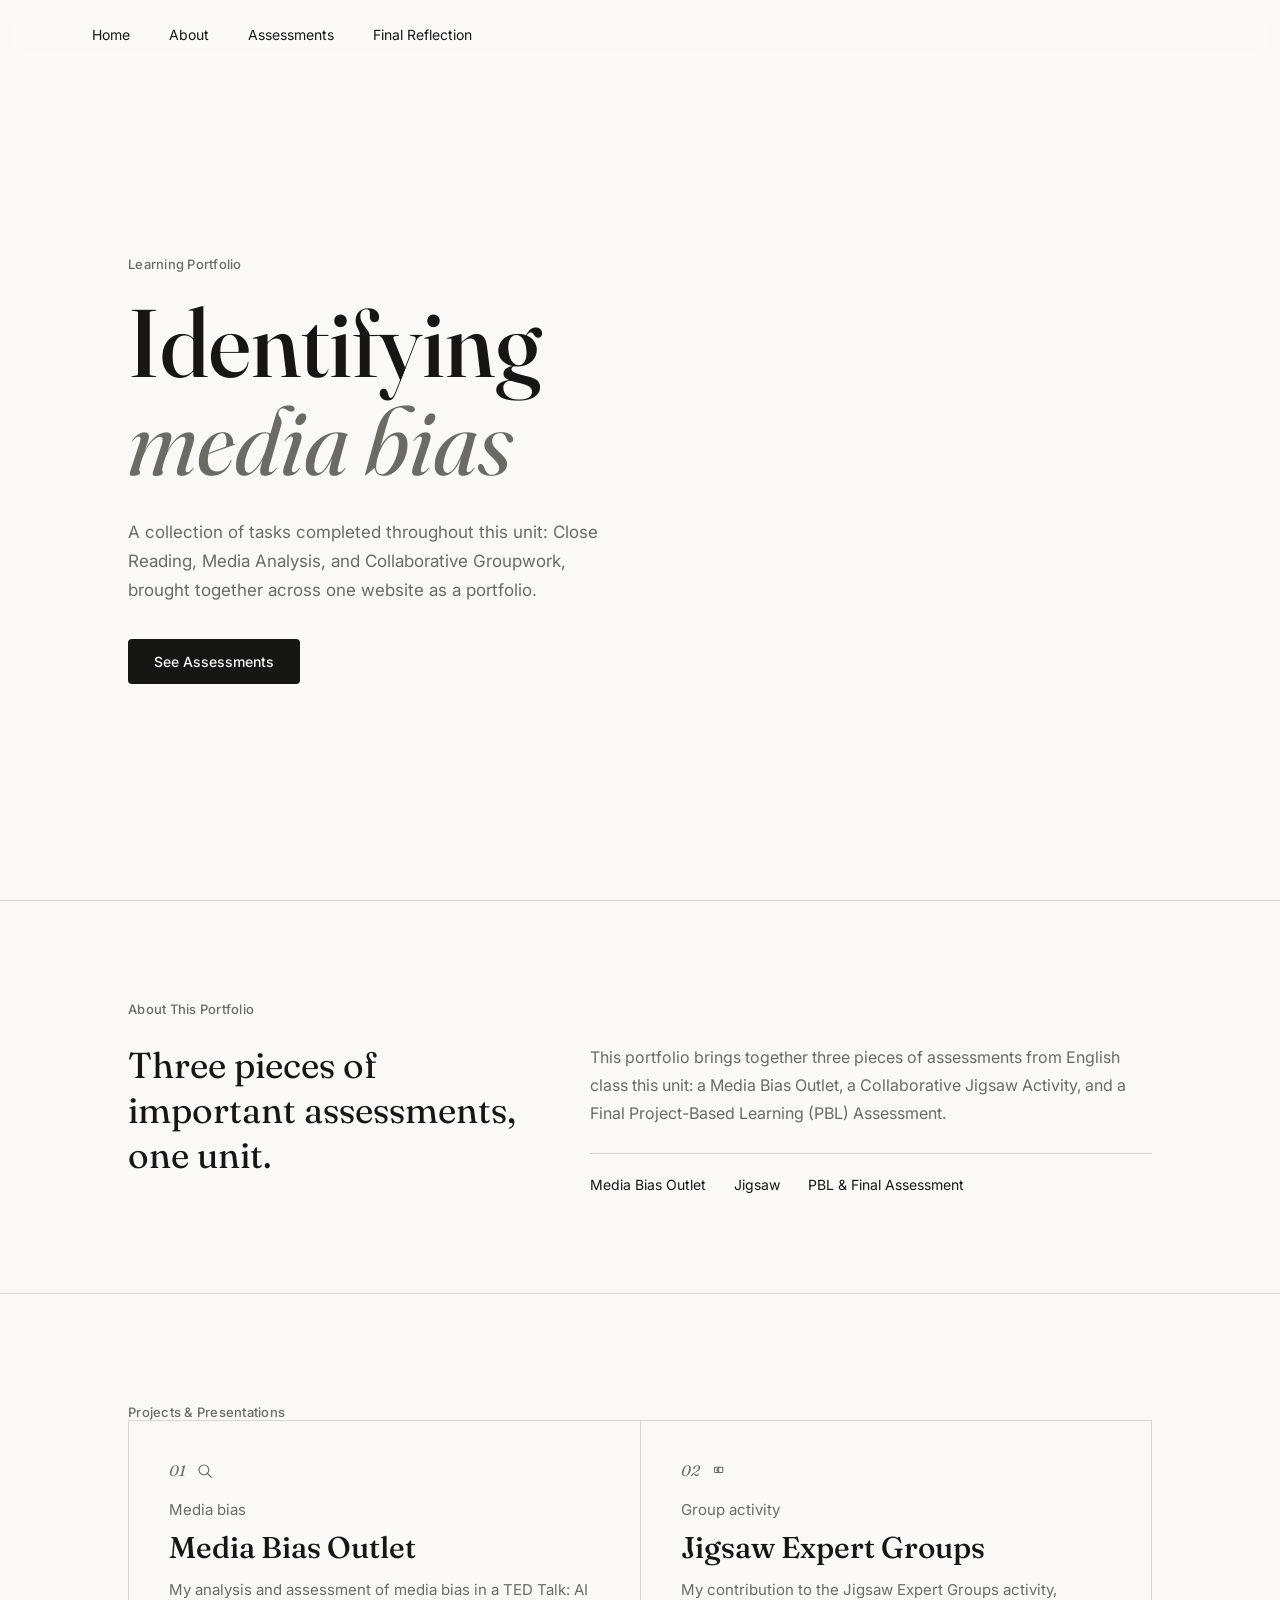
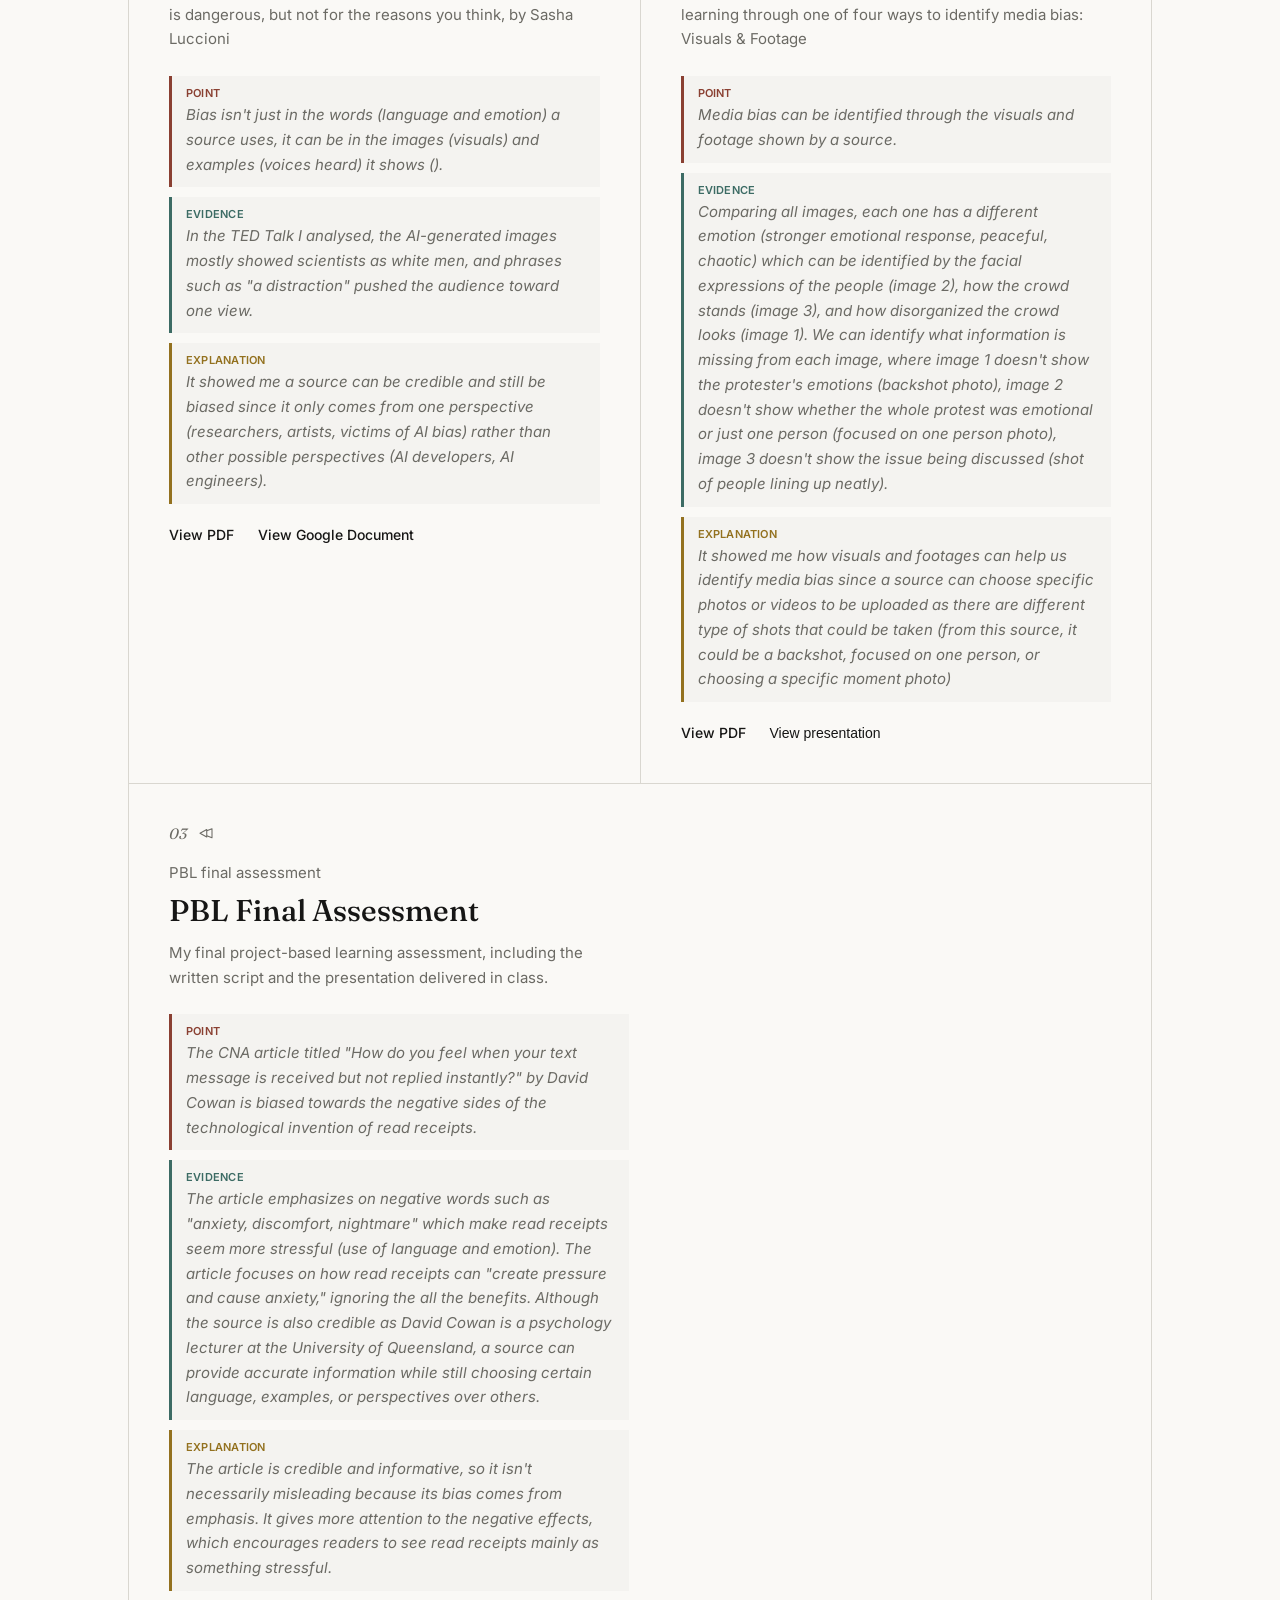
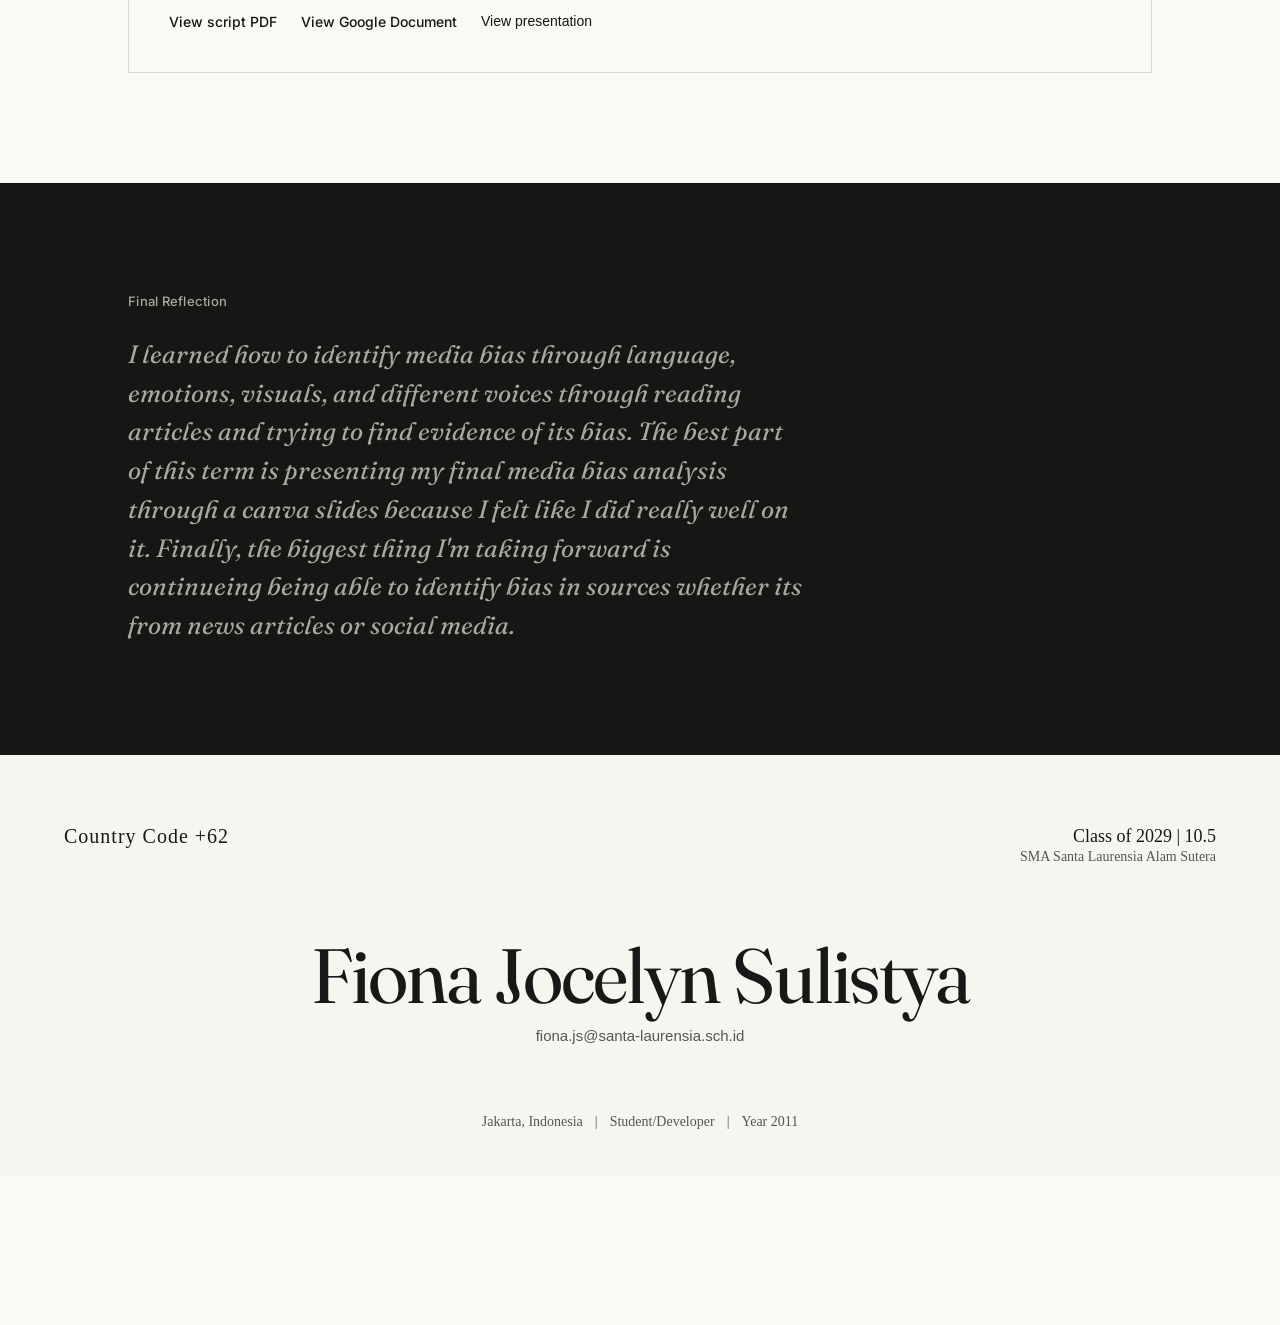
==== index.html @ f21f9932 "Learning Portfolio" ====
<!DOCTYPE html>
<html lang="en">

<head>
    <meta charset="UTF-8">
    <meta name="viewport" content="width=device-width, initial-scale=1.0">

    <title>Fiona Jocelyn Sulistya | English Portfolio</title>

    <link rel="preconnect" href="https://fonts.googleapis.com">
    <link rel="preconnect" href="https://fonts.gstatic.com" crossorigin>
    <link href="https://fonts.googleapis.com/css2?family=Fraunces:ital,wght@0,400;0,500;0,600;1,400;1,500&family=Inter:wght@400;500;600&display=swap" rel="stylesheet">

    <link rel="stylesheet" href="style.css">
</head>

<body>


    <nav>

        <button type="button" class="nav-toggle" id="navToggle" aria-expanded="false" aria-controls="navLinks" aria-label="Open menu">
            <span></span>
            <span></span>
        </button>

        <div class="nav-links" id="navLinks">
            <a href="#home">Home</a>
            <a href="#about">About</a>
            <a href="#work">Assessments</a>
            <a href="#reflection">Final Reflection</a>
        </div>

    </nav>


    <section id="home" class="hero">

        <div class="hero-text">

            <p class="kicker">Learning Portfolio</p>

            <h1>
                Identifying<br><span>media bias</span>
            </h1>

            <p class="intro">
                A collection of tasks completed throughout this unit: Close Reading, Media Analysis, and Collaborative Groupwork, brought together across one website as a portfolio.
            </p>

            <a href="#work" class="button">See Assessments</a>

        </div>

    </section>


    <section id="about" class="about-section">

        <p class="kicker">About This Portfolio</p>

        <div class="about-grid">

            <p class="about-lead">
                Three pieces of important assessments, one unit.
            </p>

            <div class="about-body">
                <p>
                    This portfolio brings together three pieces of assessments from English class this
                    unit: a Media Bias Outlet, a Collaborative Jigsaw Activity, and a Final
                    Project-Based Learning (PBL) Assessment.
                </p>

                <ul class="focus-list">
                    <li>Media Bias Outlet</li>
                    <li>Jigsaw</li>
                    <li>PBL &amp; Final Assessment</li>
                </ul>
            </div>

        </div>

    </section>


    <section id="work" class="work-section">

        <p class="kicker">Projects &amp; Presentations</p>


        <div class="projects">


            <!-- ================================= -->
            <!-- WORK 1 — MEDIA BIAS OUTLET -->
            <!-- ================================= -->

            <article class="project-card">

                <div class="project-meta">
                    <span class="project-number">01</span>
                    <svg class="project-icon" viewBox="0 0 24 24" fill="none" xmlns="http://www.w3.org/2000/svg" aria-hidden="true">
                        <circle cx="10.5" cy="10.5" r="6.5" stroke="currentColor" stroke-width="1.6"/>
                        <line x1="15.3" y1="15.3" x2="20.5" y2="20.5" stroke="currentColor" stroke-width="1.6" stroke-linecap="round"/>
                    </svg>
                </div>

                <div class="project-info">

                    <p class="project-type">Media bias</p>

                    <h3>Media Bias Outlet</h3>

                    <p>
                        My analysis and assessment of media bias in a TED Talk: AI is dangerous, but not for the reasons you think, by Sasha Luccioni
                    </p>

                    <div class="pee-strip">

                        <div class="pee pee--point">
                            <span class="pee-label">Point</span>
                            <p class="pee-fill">Bias isn't just in the words (language and emotion) a source uses, it can be in the images (visuals) and examples (voices heard) it shows ().</p>
                        </div>

                        <div class="pee pee--evidence">
                            <span class="pee-label">Evidence</span>
                            <p class="pee-fill">In the TED Talk I analysed, the AI-generated images mostly showed scientists as white men, and phrases such as "a distraction" pushed the audience toward one view.</p>
                        </div>

                        <div class="pee pee--explanation">
                            <span class="pee-label">Explanation</span>
                            <p class="pee-fill">It showed me a source can be credible and still be biased since it only comes from one perspective (researchers, artists, victims of AI bias) rather than other possible perspectives (AI developers, AI engineers).</p>
                        </div>

                    </div>

                    <div class="project-actions">

                        <a
                            href="Fiona Jocelyn Sulistya - Week 2 Lesson 2_ Assessment 1.pdf"
                            target="_blank"
                            rel="noopener"
                            class="project-link"
                        >
                            View PDF
                        </a>

                        <a
                            href="https://docs.google.com/document/d/13PZX4nFHb0FRg0t7FGb3XiaEegRJH1SIRKytjPfxmO4/edit?usp=sharing"
                            target="_blank"
                            rel="noopener"
                            class="project-link"
                        >
                            View Google Document
                        </a>

                    </div>

                </div>

            </article>


            <!-- ================================= -->
            <!-- WORK 2 — JIGSAW EXPERT GROUPS -->
            <!-- ================================= -->

            <article class="project-card">

                <div class="project-meta">
                    <span class="project-number">02</span>
                    <svg class="project-icon" viewBox="0 0 24 24" fill="none" xmlns="http://www.w3.org/2000/svg" aria-hidden="true">
                        <path d="M7 7h4.5v1.6a1.5 1.5 0 1 0 0 2.8V14H7a1 1 0 0 1-1-1V8a1 1 0 0 1 1-1Z" stroke="currentColor" stroke-width="1.4" stroke-linejoin="round"/>
                        <path d="M11.5 7h4.5a1 1 0 0 1 1 1v5a1 1 0 0 1-1 1h-4.5v-1.6a1.5 1.5 0 1 1 0-2.8V7Z" stroke="currentColor" stroke-width="1.4" stroke-linejoin="round"/>
                    </svg>
                </div>

                <div class="project-info">

                    <p class="project-type">Group activity</p>

                    <h3>Jigsaw Expert Groups</h3>

                    <p>
                        My contribution to the Jigsaw Expert Groups activity, learning through one of four ways to identify media bias: Visuals & Footage
                    </p>

                    <div class="pee-strip">

                        <div class="pee pee--point">
                            <span class="pee-label">Point</span>
                            <p class="pee-fill">Media bias can be identified through the visuals and footage shown by a source.</p>
                        </div>

                        <div class="pee pee--evidence">
                            <span class="pee-label">Evidence</span>
                            <p class="pee-fill">Comparing all images, each one has a different emotion (stronger emotional response, peaceful, chaotic) which can be identified by the facial expressions of the people (image 2), how the crowd stands (image 3), and how disorganized the crowd looks (image 1). We can identify what information is missing from each image, where image 1 doesn't show the protester's emotions (backshot photo), image 2 doesn't show whether the whole protest was emotional or just one person (focused on one person photo), image 3 doesn't show the issue being discussed (shot of people lining up neatly).</p>
                        </div>

                        <div class="pee pee--explanation">
                            <span class="pee-label">Explanation</span>
                            <p class="pee-fill">It showed me how visuals and footages can help us identify media bias since a source can choose specific photos or videos to be uploaded as there are different type of shots that could be taken (from this source, it could be a backshot, focused on one person, or choosing a specific moment photo)</p>
                        </div>

                    </div>

                    <div class="project-actions">

                        <a
                            href="Jigsaw Expert Group 2.pdf"
                            target="_blank"
                            rel="noopener"
                            class="project-link"
                        >
                            View PDF
                        </a>

                        <button
                            type="button"
                            class="project-link project-link--button"
                            id="openJigsaw"
                        >
                            View presentation
                        </button>

                    </div>

                </div>

            </article>


            <!-- ================================= -->
            <!-- WORK 3 — PBL FINAL ASSESSMENT -->
            <!-- ================================= -->

            <article class="project-card featured">

                <div class="project-meta">
                    <span class="project-number">03</span>
                    <svg class="project-icon" viewBox="0 0 24 24" fill="none" xmlns="http://www.w3.org/2000/svg" aria-hidden="true">
                        <path d="M4 11 13 6v10L4 11Z" stroke="currentColor" stroke-width="1.4" stroke-linejoin="round"/>
                        <path d="M13 7.8 20 5v12l-7-2.8" stroke="currentColor" stroke-width="1.4" stroke-linejoin="round"/>
                    </svg>
                </div>

                <div class="project-info">

                    <p class="project-type">PBL final assessment</p>

                    <h3>PBL Final Assessment</h3>

                    <p>
                        My final project-based learning assessment, including the written script and the presentation delivered in class.
                    </p>

                    <!-- Replace the guide text below with your own reflection -->
                    <div class="pee-strip">

                        <div class="pee pee--point">
                            <span class="pee-label">Point</span>
                            <p class="pee-fill">The CNA article titled "How do you feel when your text message is received but not replied instantly?" by David Cowan is biased towards the negative sides of the technological invention of read receipts.</p>
                        </div>

                        <div class="pee pee--evidence">
                            <span class="pee-label">Evidence</span>
                            <p class="pee-fill">The article emphasizes on negative words such as "anxiety, discomfort, nightmare" which make read receipts seem more stressful (use of language and emotion). The article focuses on how read receipts can "create pressure and cause anxiety," ignoring the all the benefits. Although the source is also credible as David Cowan is a psychology lecturer at the University of Queensland, a source can provide accurate information while still choosing certain language, examples, or perspectives over others.</p>
                        </div>

                        <div class="pee pee--explanation">
                            <span class="pee-label">Explanation</span>
                            <p class="pee-fill">The article is credible and informative, so it isn't necessarily misleading because its bias comes from emphasis. It gives more attention to the negative effects, which encourages readers to see read receipts mainly as something stressful.</p>
                        </div>

                    </div>

                    <div class="project-actions">

                        <a
                            href="Fiona Jocelyn Sulistya - FINAL PBL.pdf"
                            target="_blank"
                            rel="noopener"
                            class="project-link"
                        >
                            View script PDF
                        </a>

                        <a
                            href="https://docs.google.com/document/d/1xolgzGKuYiRrrI6rGFayCF0En3gjGrKTnV74Jc0xo1g/edit?usp=sharing"
                            target="_blank"
                            rel="noopener"
                            class="project-link"
                        >
                            View Google Document
                        </a>

                        <button
                            type="button"
                            class="project-link project-link--button"
                            id="openPBL"
                        >
                            View presentation
                        </button>

                    </div>

                </div>

            </article>


        </div>


    </section>



    <section id="reflection" class="reflection">

        <p class="kicker kicker--light">Final Reflection</p>

        <div class="reflection-box">
            <p class="reflection-fill">
                I learned how to identify media bias through language, emotions, visuals, and different voices through reading articles and trying to find evidence of its bias. The best part of this term is presenting my final media bias analysis through a canva slides because I felt like I did really well on it. Finally, the biggest thing I'm taking forward is continueing being able to identify bias in sources whether its from news articles or social media.
            </p>
        </div>

    </section>


    <!-- ========================= -->
    <!-- FOOTER -->
    <!-- ========================= -->

<footer class="contact-footer">

    <div class="footer-top">
        <span class="footer-id">Country Code +62</span>

        <div class="footer-info">
            <strong>Class of 2029 | 10.5</strong>
            <span>SMA Santa Laurensia Alam Sutera</span>
        </div>
    </div>

    <div class="footer-main">
        <h2>Fiona Jocelyn Sulistya</h2>
        <p>fiona.js@santa-laurensia.sch.id</p>
    </div>

    <div class="footer-bottom">
        <span>Jakarta, Indonesia</span>
        <span>|</span>
        <span>Student/Developer</span>
        <span>|</span>
        <span>Year 2011</span>
    </div>

</footer>


    <!-- ============================================= -->
    <!-- PBL PRESENTATION MODAL -->
    <!-- ============================================= -->

    <div id="pblModal" class="modal" role="dialog" aria-modal="true" aria-labelledby="pblModalTitle">

        <div class="modal-content">

            <button type="button" class="close" id="closePBL" aria-label="Close presentation">
                &times;
            </button>

            <h2 id="pblModalTitle">PBL Final Assessment</h2>
            <p class="modal-sub">Presentation</p>

            <div class="canva-container">

                <div class="canva-embed">
                    <iframe
                        loading="lazy"
                        src="https://www.canva.com/design/DAHTKtQ2_2M/dr2MH6pSmsBSarpjyiK7Sg/view?embed"
                        allowfullscreen
                        allow="fullscreen"
                        title="PBL Final Assessment presentation">
                    </iframe>
                </div>

                <a
                    href="https://www.canva.com/design/DAHTKtQ2_2M/dr2MH6pSmsBSarpjyiK7Sg/view"
                    target="_blank"
                    rel="noopener"
                >
                    Open presentation in Canva
                </a>

            </div>

        </div>

    </div>


    <!-- ============================================= -->
    <!-- JIGSAW PRESENTATION MODAL -->
    <!-- ============================================= -->

    <div id="jigsawModal" class="modal" role="dialog" aria-modal="true" aria-labelledby="jigsawModalTitle">

        <div class="modal-content">

            <button type="button" class="close" id="closeJigsaw" aria-label="Close presentation">
                &times;
            </button>

            <h2 id="jigsawModalTitle">Jigsaw Expert Groups</h2>
            <p class="modal-sub">Presentation</p>

            <div class="canva-container">

                <div class="canva-embed">
                    <iframe
                        loading="lazy"
                        src="https://www.canva.com/design/DAHRMiL5tws/Og8-8HjYtqq9xuSLcMmiGA/view?embed"
                        allowfullscreen
                        allow="fullscreen"
                        title="Jigsaw Expert Groups presentation">
                    </iframe>
                </div>

                <a
                    href="https://www.canva.com/design/DAHRMiL5tws/Og8-8HjYtqq9xuSLcMmiGA/view"
                    target="_blank"
                    rel="noopener"
                >
                    Open Presentation in Canva
                </a>

            </div>

        </div>

    </div>

<div style="height: 150px; clear: both;"></div>

    <script src="script.js"></script>

</body>
</html>
---- style.css ----
* {
    margin: 0;
    padding: 0;
    box-sizing: border-box;
}

:root {
    --bg: #faf9f6;
    --bg-alt: #efeee9;
    --ink: #161615;
    --ink-soft: #6b6a64;
    --line: #d9d7d0;
    --invert-bg: #161615;
    --invert-ink: #faf9f6;

    --point: #8a4032;
    --evidence: #3c6b64;
    --explanation: #93711f;

    --font-display: "Fraunces", Georgia, serif;
    --font-body: "Inter", Arial, Helvetica, sans-serif;
}

html {
    scroll-behavior: smooth;
}

body {
    font-family: var(--font-body);
    background: var(--bg);
    color: var(--ink);
    -webkit-font-smoothing: antialiased;
}

a {
    color: inherit;
}

.kicker {
    font-family: var(--font-body);
    font-size: 13px;
    font-weight: 500;
    color: var(--ink-soft);
    letter-spacing: 0.02em;
}

.kicker--light {
    color: #a8a7a1;
}


/* NAVIGATION */

nav {
    position: fixed;
    top: 0;
    left: 0;

    width: 100%;

    padding: 22px 7%;

    display: flex;
    justify-content: space-between;
    align-items: center;

    z-index: 1000;

    background: rgba(250, 249, 246, 0.85);
    backdrop-filter: blur(10px);
}

.logo {
    font-family: var(--font-display);
    font-size: 21px;
    font-weight: 600;
    text-decoration: none;
    color: var(--ink);
}

.nav-links {
    display: flex;
    gap: 35px;
}

.nav-links a {
    text-decoration: none;
    color: var(--ink);
    font-size: 14px;
    padding: 4px 2px;
}

.nav-links a:hover {
    color: var(--ink-soft);
}

.nav-toggle {
    display: none;

    width: 34px;
    height: 34px;

    border: none;
    background: none;
    cursor: pointer;

    flex-direction: column;
    justify-content: center;
    align-items: center;
    gap: 6px;
}

.nav-toggle span {
    display: block;
    width: 22px;
    height: 1.5px;
    background: var(--ink);
    transition: transform 0.25s ease;
}

.nav-toggle[aria-expanded="true"] span:first-child {
    transform: translateY(3.75px) rotate(45deg);
}

.nav-toggle[aria-expanded="true"] span:last-child {
    transform: translateY(-3.75px) rotate(-45deg);
}


/* HERO */

.hero {
    min-height: 100vh;

    display: flex;
    align-items: center;

    padding: 120px 10% 80px;
}

.hero-text {
    max-width: 760px;
}

.hero h1 {
    font-family: var(--font-display);
    font-weight: 500;
    font-size: clamp(48px, 8vw, 96px);
    line-height: 1.02;

    margin: 22px 0 28px;
}

.hero h1 span {
    font-style: italic;
    font-weight: 400;
    color: var(--ink-soft);
}

.intro {
    max-width: 480px;

    font-size: 17px;
    line-height: 1.7;
    color: var(--ink-soft);

    margin-bottom: 34px;
}

.button {
    display: inline-block;

    padding: 14px 26px;

    background: var(--ink);
    color: var(--bg);

    text-decoration: none;
    font-size: 14px;
    font-weight: 500;

    border-radius: 4px;

    transition: opacity 0.25s ease;
}

.button:hover {
    opacity: 0.8;
}


/* ABOUT */

.about-section {
    padding: 100px 10%;
    border-top: 1px solid var(--line);
}

.about-grid {
    display: grid;
    grid-template-columns: 1fr 1.4fr;
    gap: 60px;

    margin-top: 26px;
}

.about-lead {
    font-family: var(--font-display);
    font-size: clamp(26px, 3vw, 36px);
    line-height: 1.25;
}

.about-body p {
    max-width: 540px;
    font-size: 16px;
    line-height: 1.75;
    color: var(--ink-soft);
}

.focus-list {
    display: flex;
    flex-wrap: wrap;
    gap: 12px 28px;

    list-style: none;

    margin-top: 26px;
    padding-top: 22px;

    border-top: 1px solid var(--line);
}

.focus-list li {
    font-size: 14px;
    color: var(--ink);
}


/* WORK */

.work-section {
    padding: 110px 10%;
    border-top: 1px solid var(--line);
}

h2 {
    font-family: var(--font-display);
    font-weight: 500;
    font-size: clamp(38px, 5.5vw, 68px);
    line-height: 1.05;

    margin: 22px 0 64px;
}

h2 span {
    font-style: italic;
    font-weight: 400;
    color: var(--ink-soft);
}

.projects {
    display: grid;
    grid-template-columns: repeat(2, 1fr);

    gap: 1px;
    background: var(--line);

    border: 1px solid var(--line);
}

.project-card {
    padding: 40px;

    background: var(--bg);

    display: flex;
    flex-direction: column;

    transition: background 0.3s ease;
}

.project-card:hover {
    background: var(--bg-alt);
}

.project-meta {
    display: flex;
    align-items: center;
    gap: 10px;

    margin-bottom: 18px;
}

.project-number {
    font-family: var(--font-display);
    font-style: italic;
    font-size: 15px;
    color: var(--ink-soft);
}

.project-icon {
    width: 18px;
    height: 18px;
    color: var(--ink-soft);
}

.project-info {
    max-width: 460px;
}

.project-type {
    font-size: 13px;
    color: var(--ink-soft);
    margin-bottom: 8px;
}

.project-info h3 {
    font-family: var(--font-display);
    font-weight: 500;
    font-size: 30px;
    line-height: 1.1;

    margin-bottom: 14px;
}

.project-info p {
    line-height: 1.65;
    color: var(--ink-soft);
    font-size: 15px;
}


/* PEE REFLECTION TAGS — the only spots of color on the page */

.pee-strip {
    display: grid;
    gap: 10px;

    margin-top: 24px;
}

.pee {
    padding: 10px 14px;
    border-left: 3px solid;
    background: rgba(0, 0, 0, 0.025);
}

.pee--point { border-color: var(--point); }
.pee--evidence { border-color: var(--evidence); }
.pee--explanation { border-color: var(--explanation); }

.pee-label {
    display: block;

    font-weight: 600;
    font-size: 11px;
    letter-spacing: 0.02em;
    text-transform: uppercase;

    margin-bottom: 3px;
}

.pee--point .pee-label { color: var(--point); }
.pee--evidence .pee-label { color: var(--evidence); }
.pee--explanation .pee-label { color: var(--explanation); }

.pee-fill {
    font-size: 14px;
    line-height: 1.5;
    font-style: italic;
    color: var(--ink-soft);
}


/* PROJECT LINKS */

.project-actions {
    display: flex;
    flex-wrap: wrap;
    gap: 10px 24px;
}

.project-link {
    display: inline-block;

    margin-top: 22px;

    border: none;
    background: none;

    font-size: 14px;
    font-weight: 500;

    color: var(--ink);
    text-decoration: none;

    cursor: pointer;

    position: relative;
    padding-bottom: 2px;
}

.project-link::after {
    content: "";

    position: absolute;
    left: 0;
    bottom: 0;

    width: 100%;
    height: 1px;

    background: var(--ink);

    transform: scaleX(0);
    transform-origin: left;
    transition: transform 0.25s ease;
}

.project-link:hover::after,
.project-link:focus-visible::after {
    transform: scaleX(1);
}

.featured {
    grid-column: span 2;
}


/* FOCUS STATES */

a:focus-visible,
button:focus-visible {
    outline: 2px solid var(--ink);
    outline-offset: 3px;
}


/* REFLECTION */

.reflection {
    padding: 110px 10%;
    background: var(--invert-bg);
    color: var(--invert-ink);
}

.reflection-box {
    max-width: 680px;
    margin-top: 26px;
}

.reflection-fill {
    font-family: var(--font-display);
    font-style: italic;
    font-weight: 400;
    font-size: clamp(19px, 2.4vw, 25px);
    line-height: 1.55;
    color: #a8a7a1;
}


.contact-footer {
    width: 100%;
    min-height: 420px;
    padding: 70px 5% 45px;

    display: flex;
    flex-direction: column;
    justify-content: space-between;

    background: #f7f5f0;
    color: #181818;

    font-family: Georgia, "Times New Roman", serif;
}

/* TOP */

.footer-top {
    display: flex;
    justify-content: space-between;
    align-items: flex-start;
}

.footer-id {
    font-size: 20px;
    letter-spacing: 1px;
}

.footer-info {
    display: flex;
    flex-direction: column;
    text-align: right;
    line-height: 1.3;
}

.footer-info strong {
    font-size: 18px;
    font-weight: 500;
}

.footer-info span {
    font-size: 14px;
    color: #555;
}


/* CENTER */

.footer-main {
    text-align: center;
}

.footer-main h2 {
    margin: 0;
    font-size: clamp(40px, 6vw, 80px);
    font-weight: 400;
    letter-spacing: -2px;
}

.footer-main p {
    margin: 10px 0 0;
    font-family: Arial, Helvetica, sans-serif;
    font-size: 15px;
    color: #555;
}


/* BOTTOM */

.footer-bottom {
    display: flex;
    justify-content: center;
    align-items: center;
    gap: 12px;

    font-size: 14px;
    color: #555;
}

.footer-bottom a {
    color: #181818;
    text-decoration: none;
    font-weight: bold;
}

.footer-bottom a:hover {
    text-decoration: underline;
}


/* MOBILE */

@media (max-width: 600px) {
    .contact-footer {
        min-height: 350px;
        padding: 50px 25px 35px;
    }

    .footer-top {
        gap: 20px;
    }

    .footer-info {
        text-align: right;
    }

    .footer-info strong {
        font-size: 15px;
    }

    .footer-info span {
        font-size: 11px;
    }

    .footer-main h2 {
        font-size: 38px;
        letter-spacing: -1px;
    }

    .footer-bottom {
        flex-wrap: wrap;
        font-size: 12px;
    }
}


/* MODAL */

.modal {
    display: none;

    position: fixed;
    inset: 0;

    z-index: 2000;

    background: rgba(22, 22, 21, 0.85);

    padding: 40px;
}

.modal.is-open {
    display: flex;
}

.modal-content {
    background: var(--bg);

    width: 100%;
    height: 100%;

    max-width: 1100px;

    margin: auto;

    padding: 34px;

    border-radius: 8px;

    position: relative;

    overflow: auto;
}

.modal-content h2 {
    font-family: var(--font-display);
    font-size: 28px;
    margin: 0 0 4px;
}

.modal-sub {
    color: var(--ink-soft);
    font-size: 14px;
}

.close {
    position: absolute;

    top: 18px;
    right: 22px;

    width: 40px;
    height: 40px;

    border: none;
    background: none;

    font-size: 28px;
    line-height: 1;
    color: var(--ink);

    cursor: pointer;

    border-radius: 4px;
}

.close:hover {
    background: var(--bg-alt);
}

.canva-container {
    margin-top: 26px;

    width: 100%;
}

.canva-embed {
    position: relative;
    width: 100%;
    height: 0;
    padding-top: 56.25%;

    box-shadow: 0 0 0 1px var(--line);
    border-radius: 6px;
    overflow: hidden;
}

.canva-embed iframe {
    position: absolute;
    inset: 0;

    width: 100%;
    height: 100%;

    border: none;
}

.canva-container > a {
    display: inline-block;
    margin-top: 16px;

    font-size: 14px;
    color: var(--ink-soft);
    text-decoration: underline;
}


/* MOBILE */

@media (max-width: 860px) {

    .about-grid {
        grid-template-columns: 1fr;
        gap: 24px;
    }
}

@media (max-width: 700px) {

    .nav-toggle {
        display: flex;
    }

    .nav-links {
        position: fixed;
        top: 64px;
        left: 0;
        right: 0;

        flex-direction: column;
        gap: 0;

        background: var(--bg);
        border-bottom: 1px solid var(--line);

        max-height: 0;
        overflow: hidden;

        transition: max-height 0.3s ease;
    }

    .nav-links.is-open {
        max-height: 260px;
    }

    .nav-links a {
        padding: 16px 7%;
        border-top: 1px solid var(--line);
        font-size: 15px;
    }

    .hero {
        padding: 110px 7% 60px;
    }

    .about-section,
    .work-section,
    .reflection {
        padding: 80px 7%;
    }

    .projects {
        grid-template-columns: 1fr;
    }

    .featured {
        grid-column: span 1;
    }

    .project-info h3 {
        font-size: 26px;
    }

    footer {
        flex-direction: column;
        gap: 10px;
        text-align: center;
    }

    .modal {
        padding: 14px;
    }

    .modal-content {
        padding: 22px;
        border-radius: 10px;
    }
}
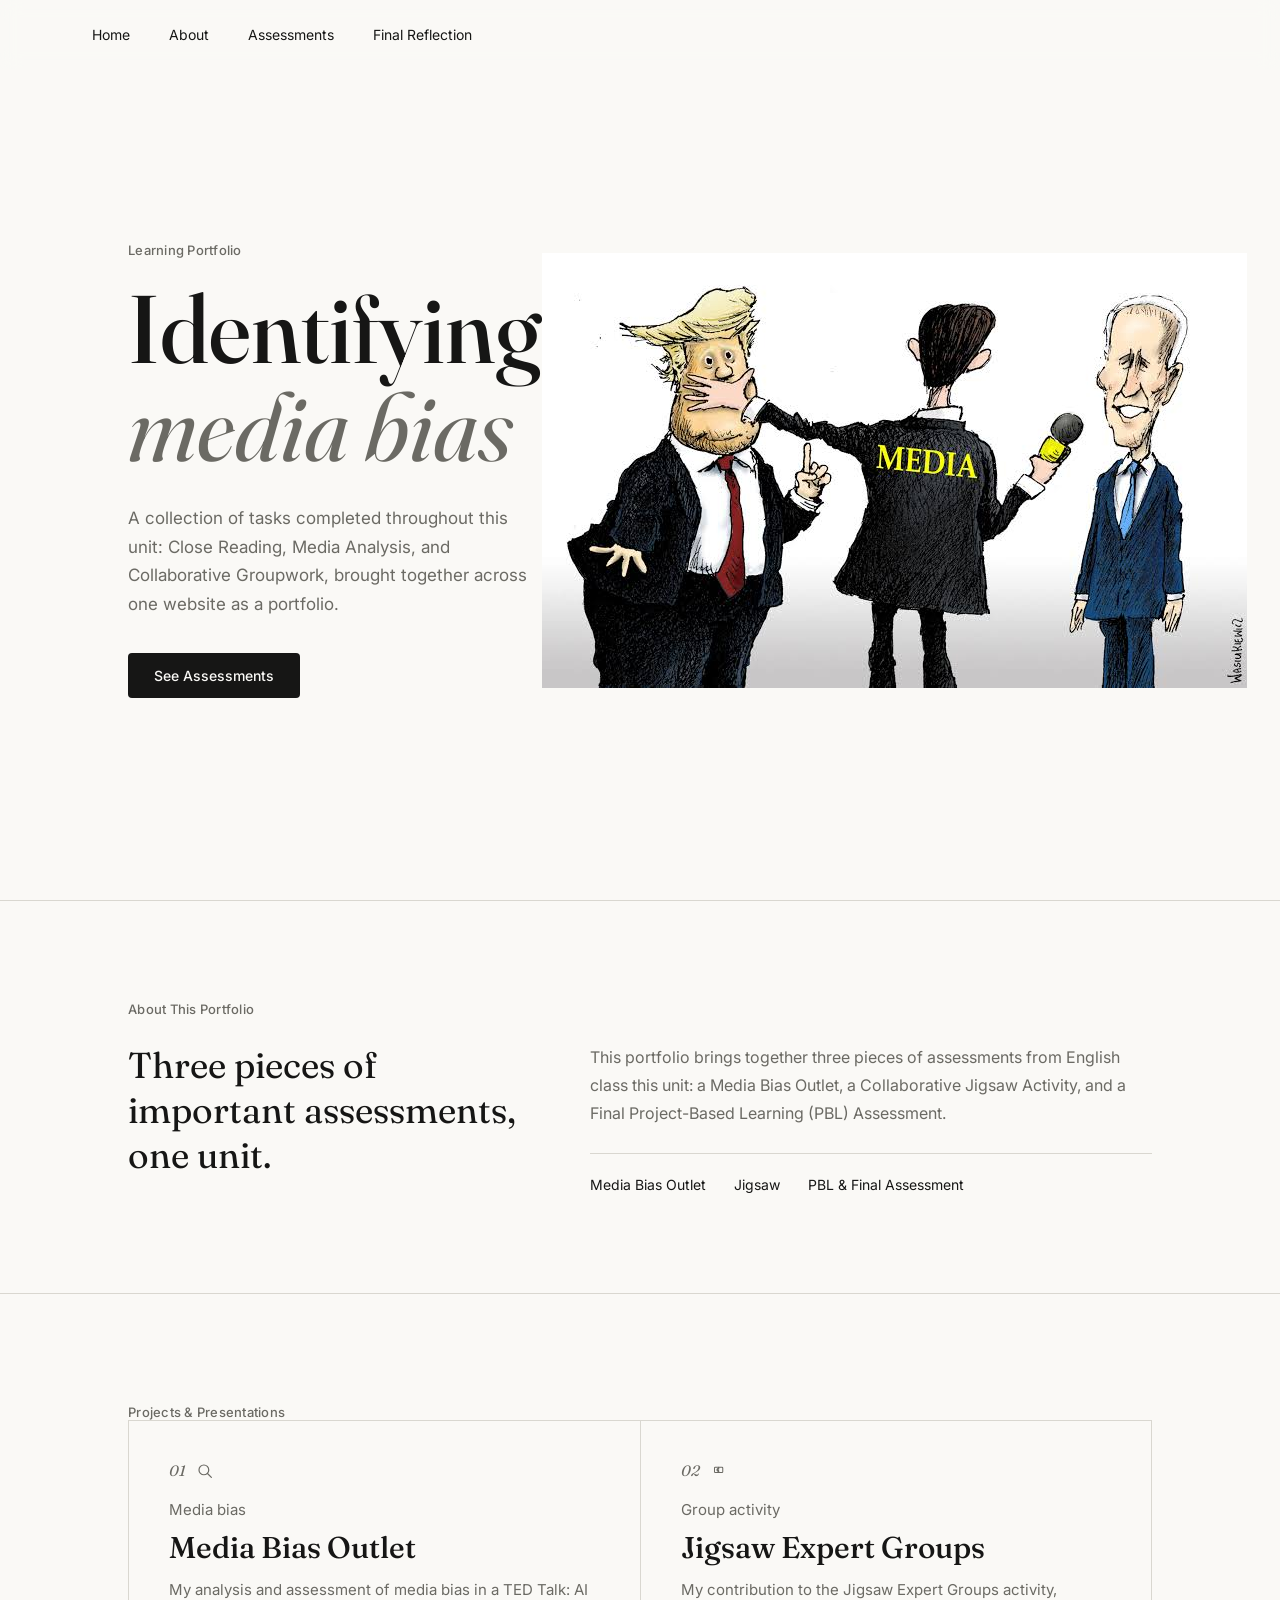
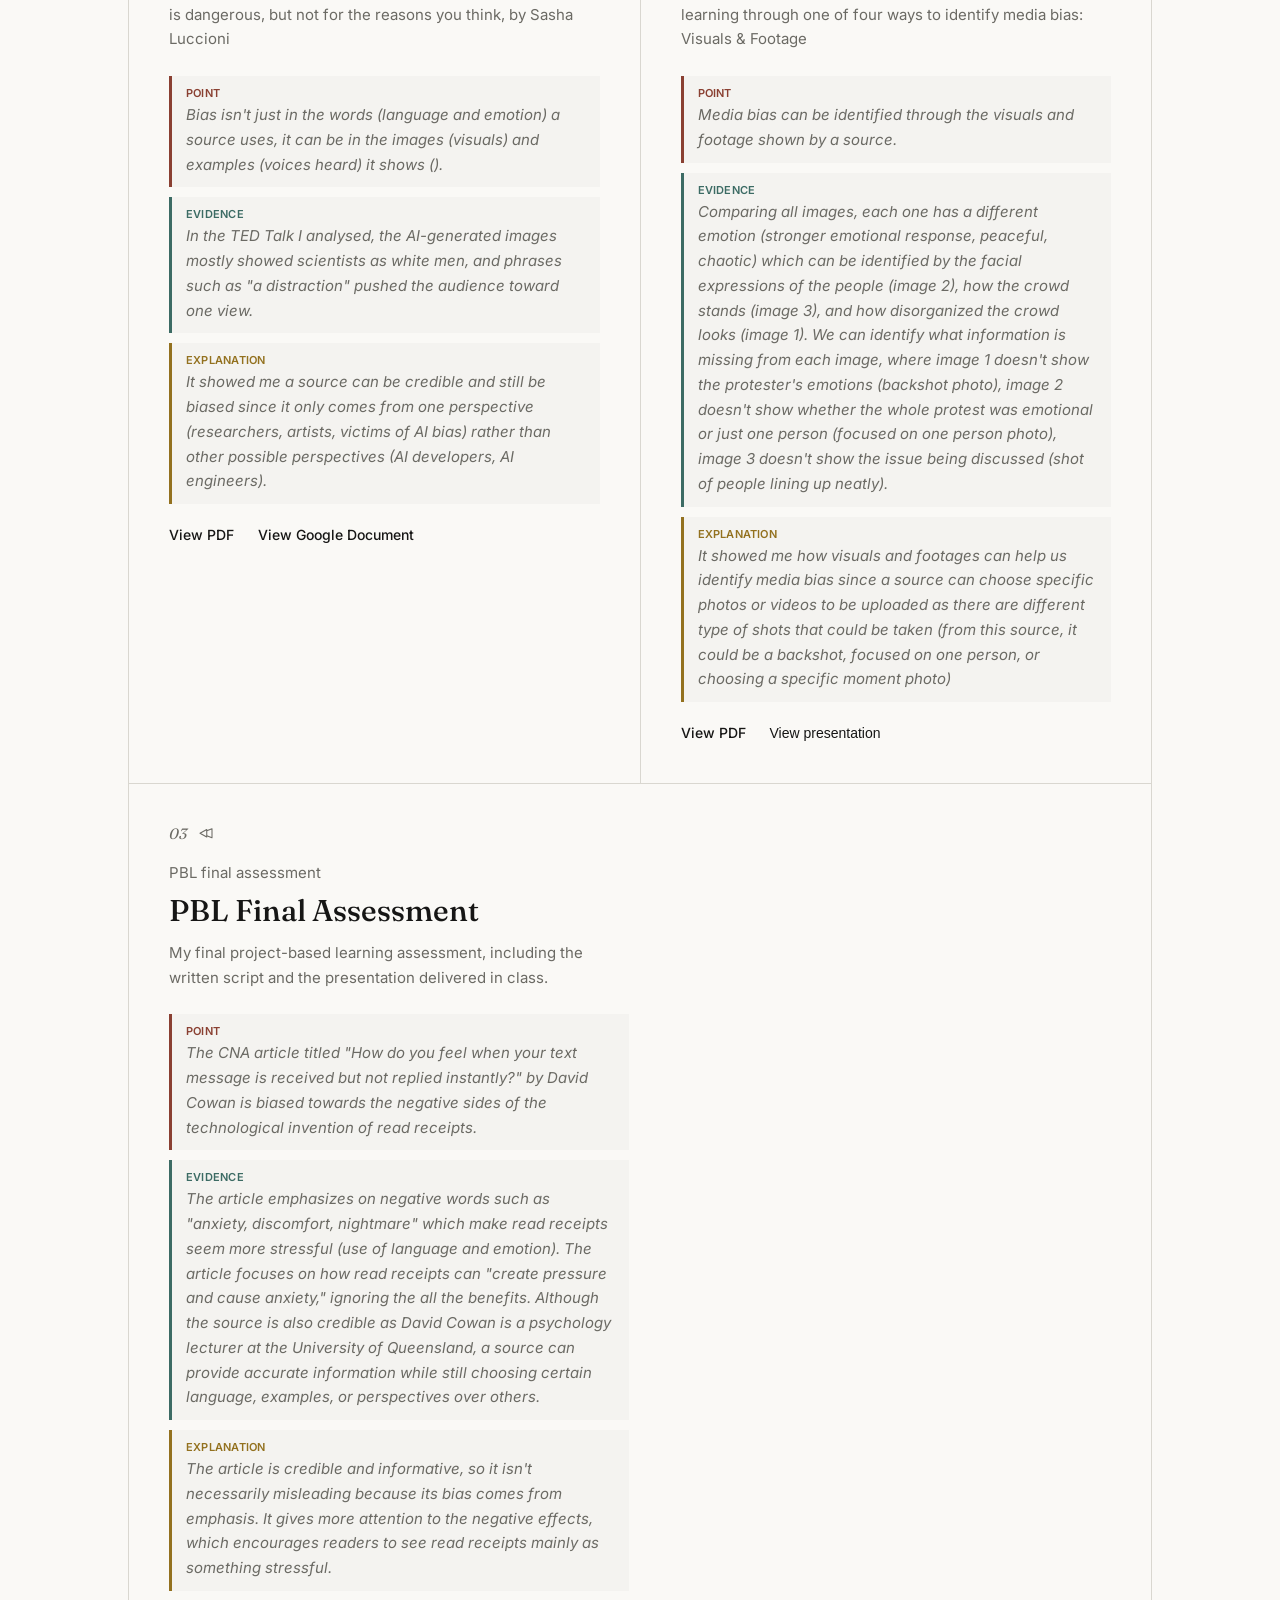
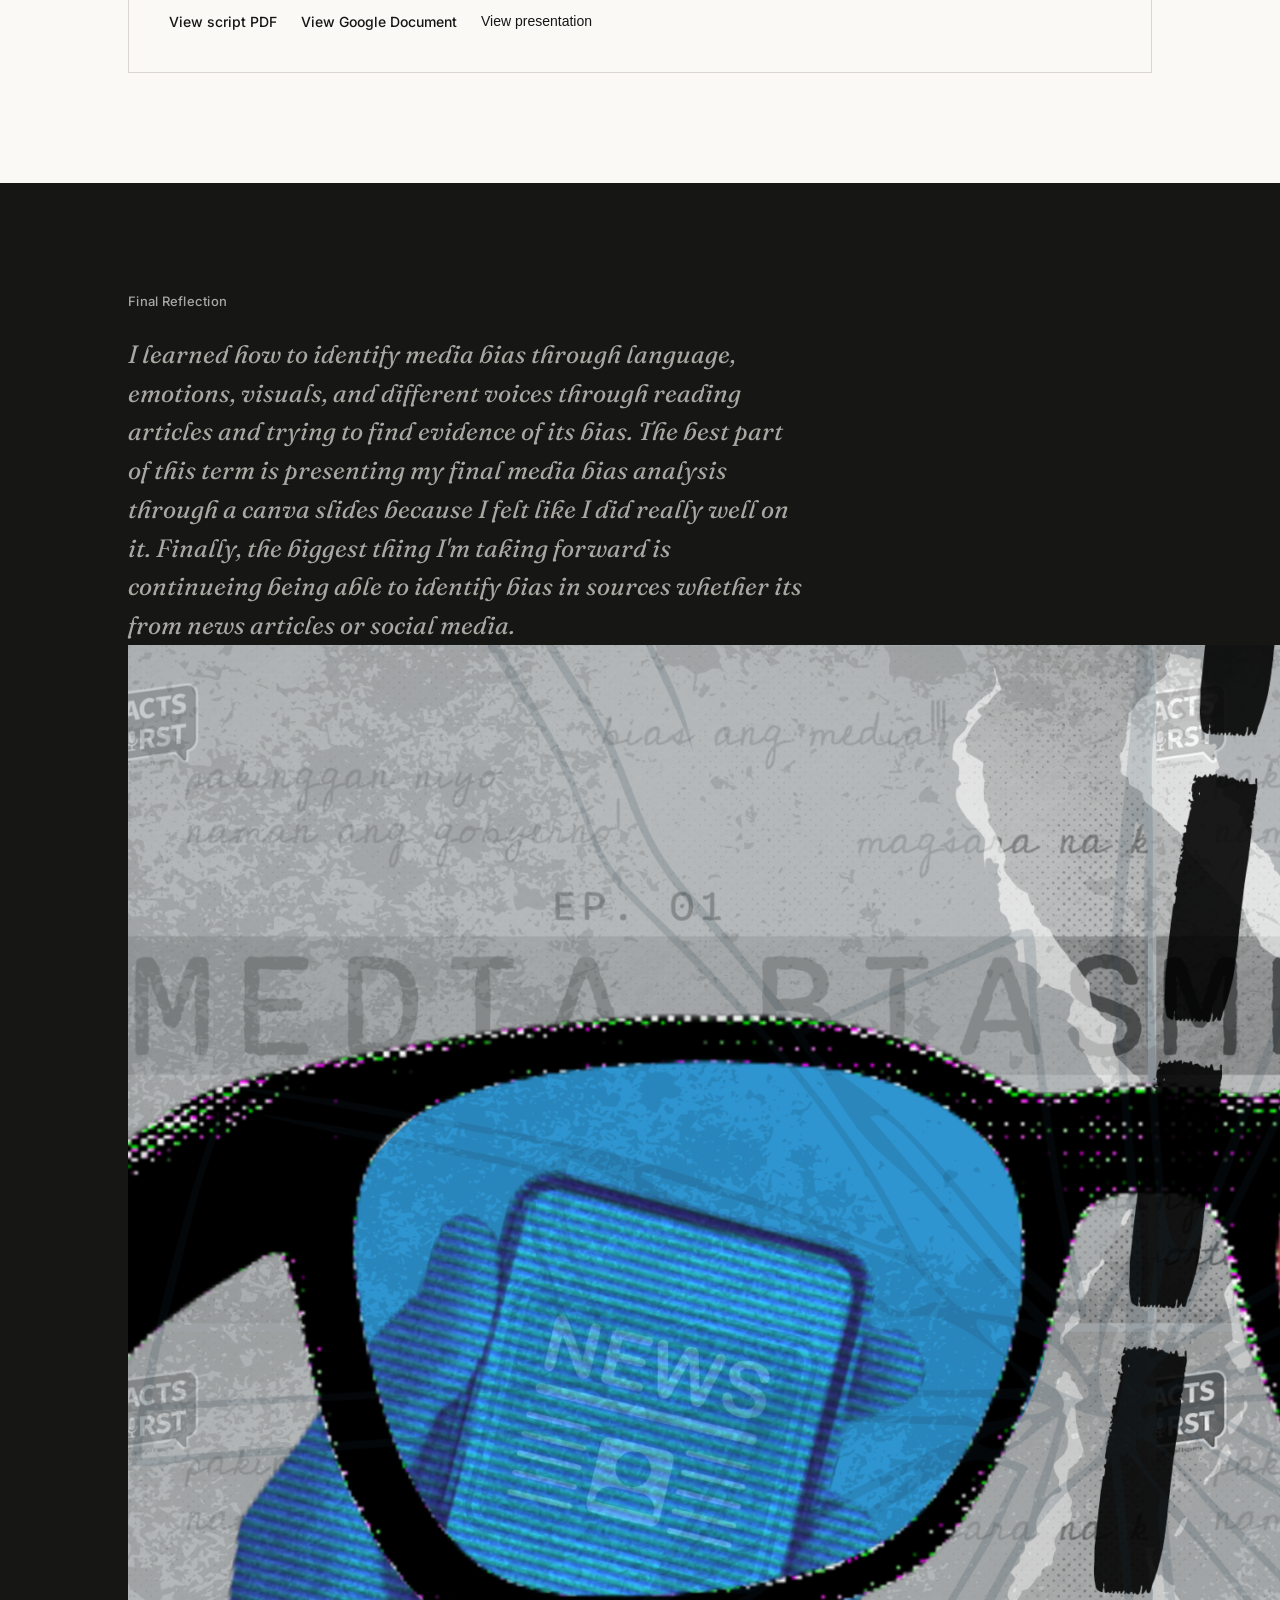
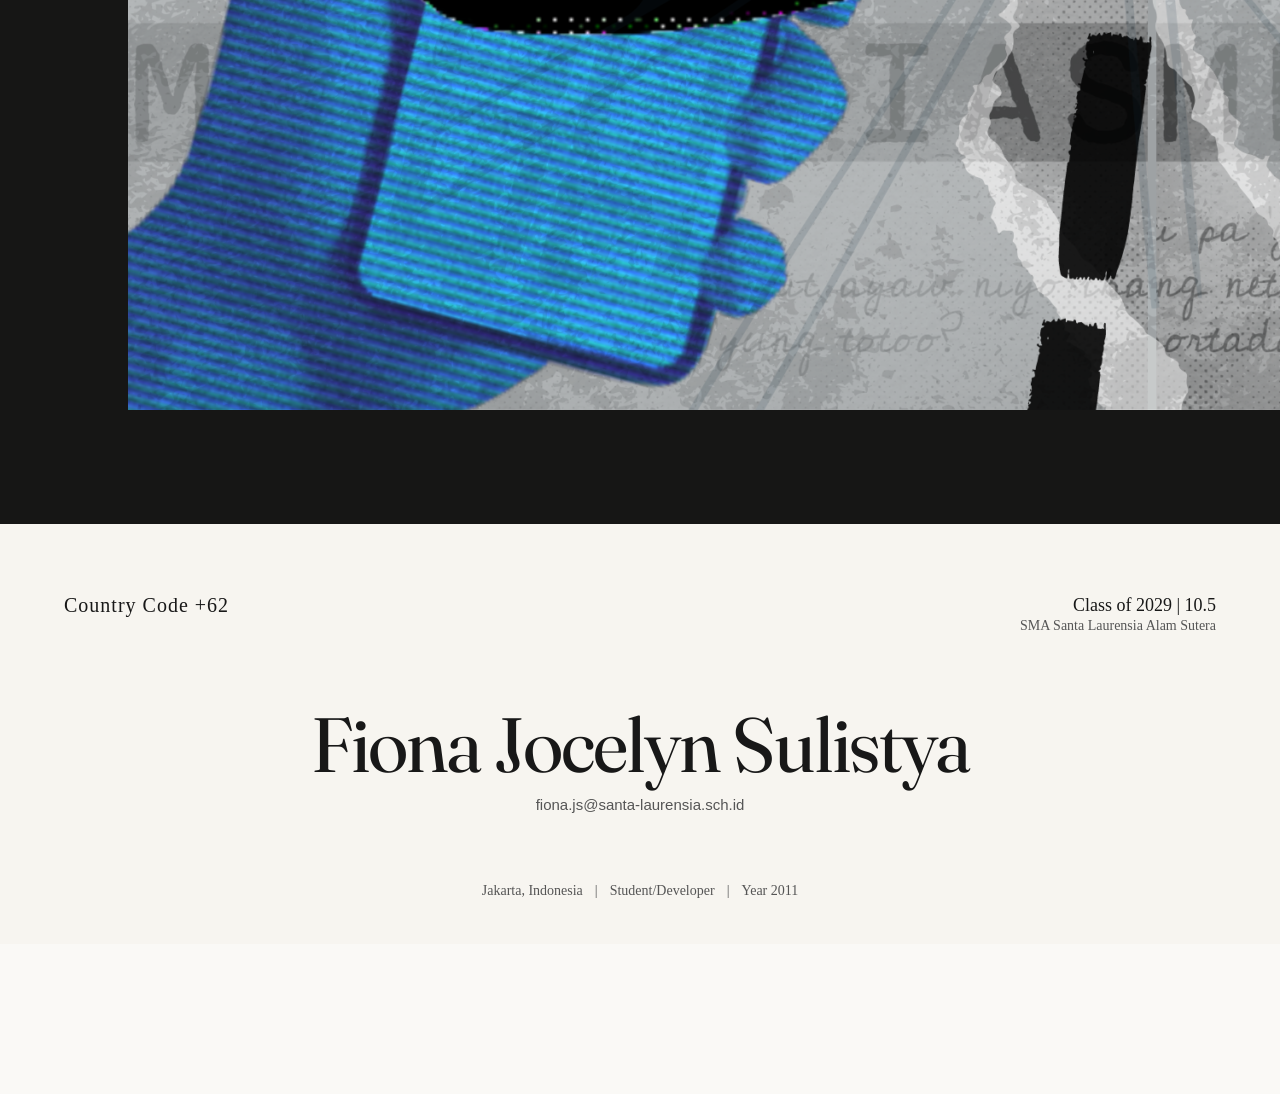
==== commit dbac3984: "Update index.html" ====
--- a/index.html
+++ b/index.html
@@ -51,7 +51,7 @@
             <a href="#work" class="button">See Assessments</a>
 
         </div>
-
+        <img src="mediabias.jpg" alt="Describe what the image shows" class="hero-img">
     </section>
 
 
@@ -317,8 +317,9 @@
 
 
 
-    <section id="reflection" class="reflection">
-
+<section id="reflection" class="reflection">
+
+    <div class="reflection-text">
         <p class="kicker kicker--light">Final Reflection</p>
 
         <div class="reflection-box">
@@ -326,8 +327,10 @@
                 I learned how to identify media bias through language, emotions, visuals, and different voices through reading articles and trying to find evidence of its bias. The best part of this term is presenting my final media bias analysis through a canva slides because I felt like I did really well on it. Finally, the biggest thing I'm taking forward is continueing being able to identify bias in sources whether its from news articles or social media.
             </p>
         </div>
-
-    </section>
+    </div>
+
+    <img src="biasnews1.png" alt="Describe what the image shows" class="reflection-img">
+</section>
 
 
     <!-- ========================= -->
@@ -449,4 +452,4 @@
     <script src="script.js"></script>
 
 </body>
-</html>+</html>
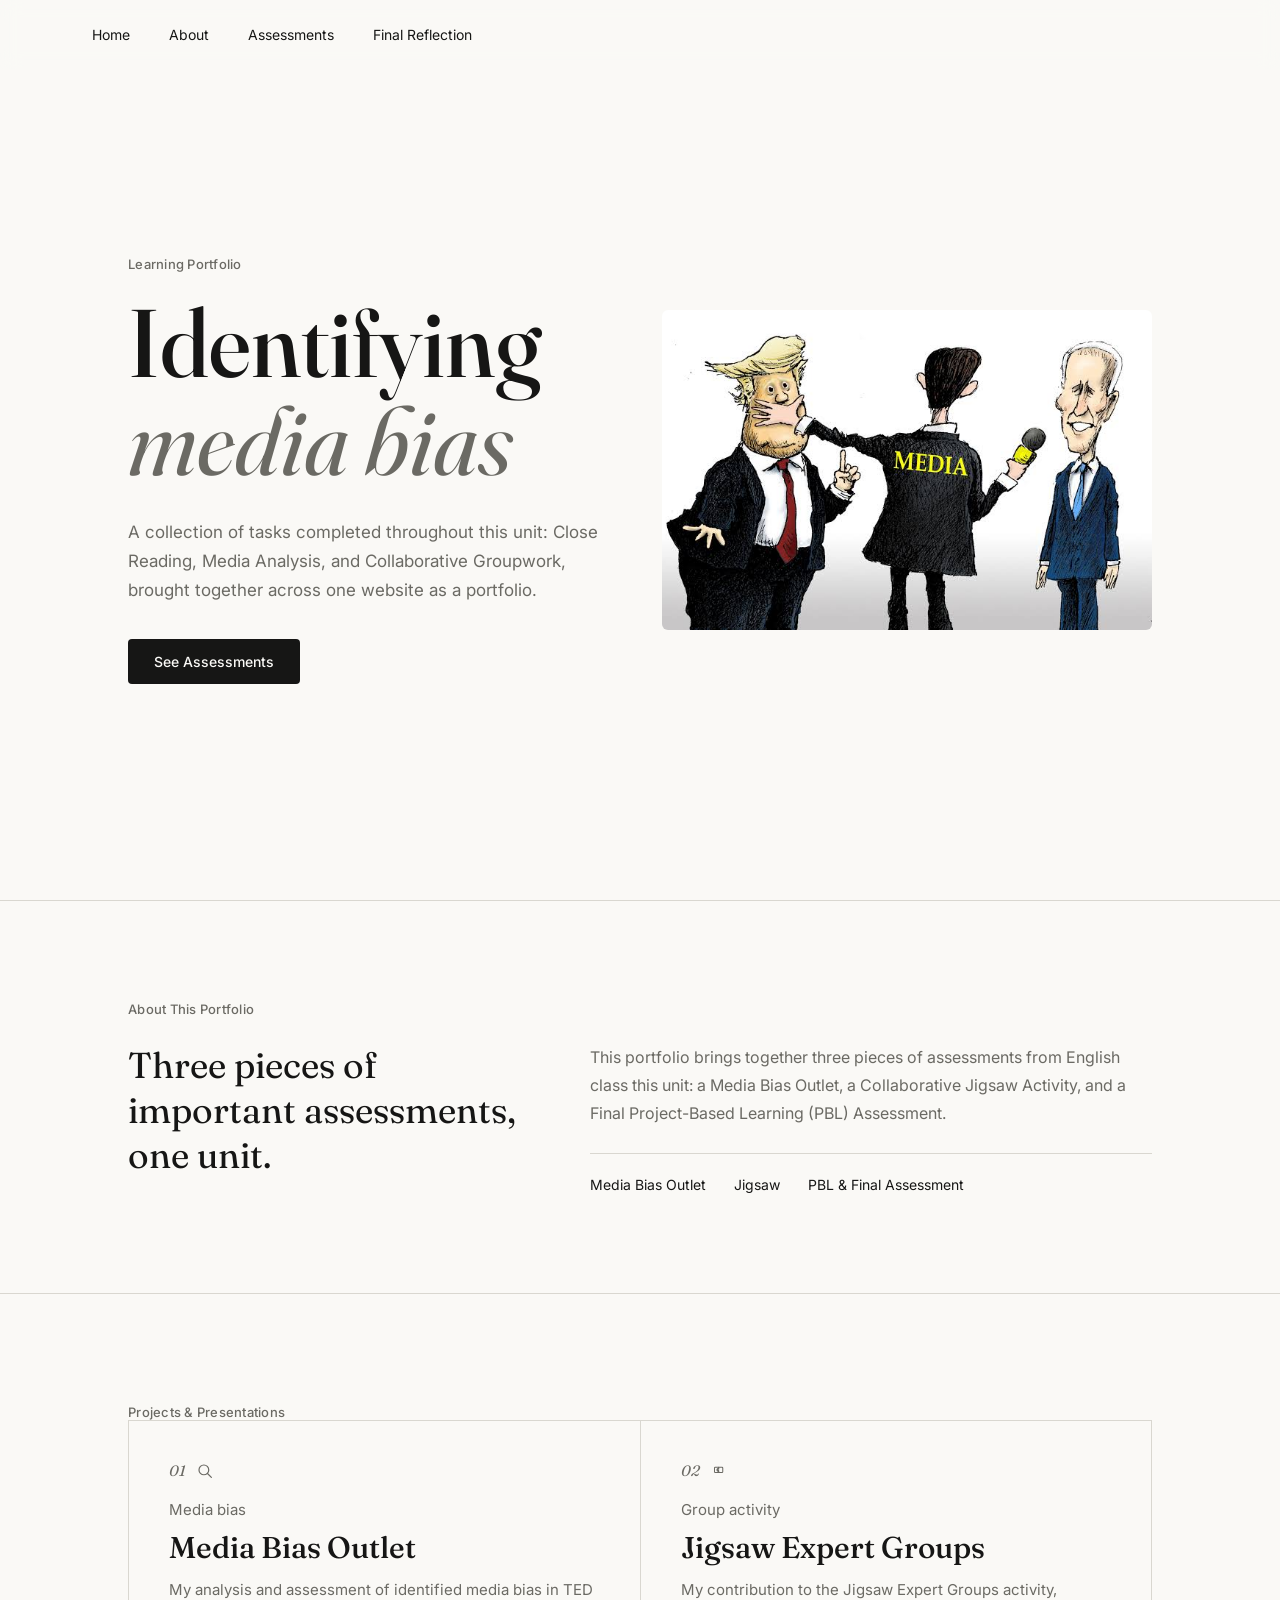
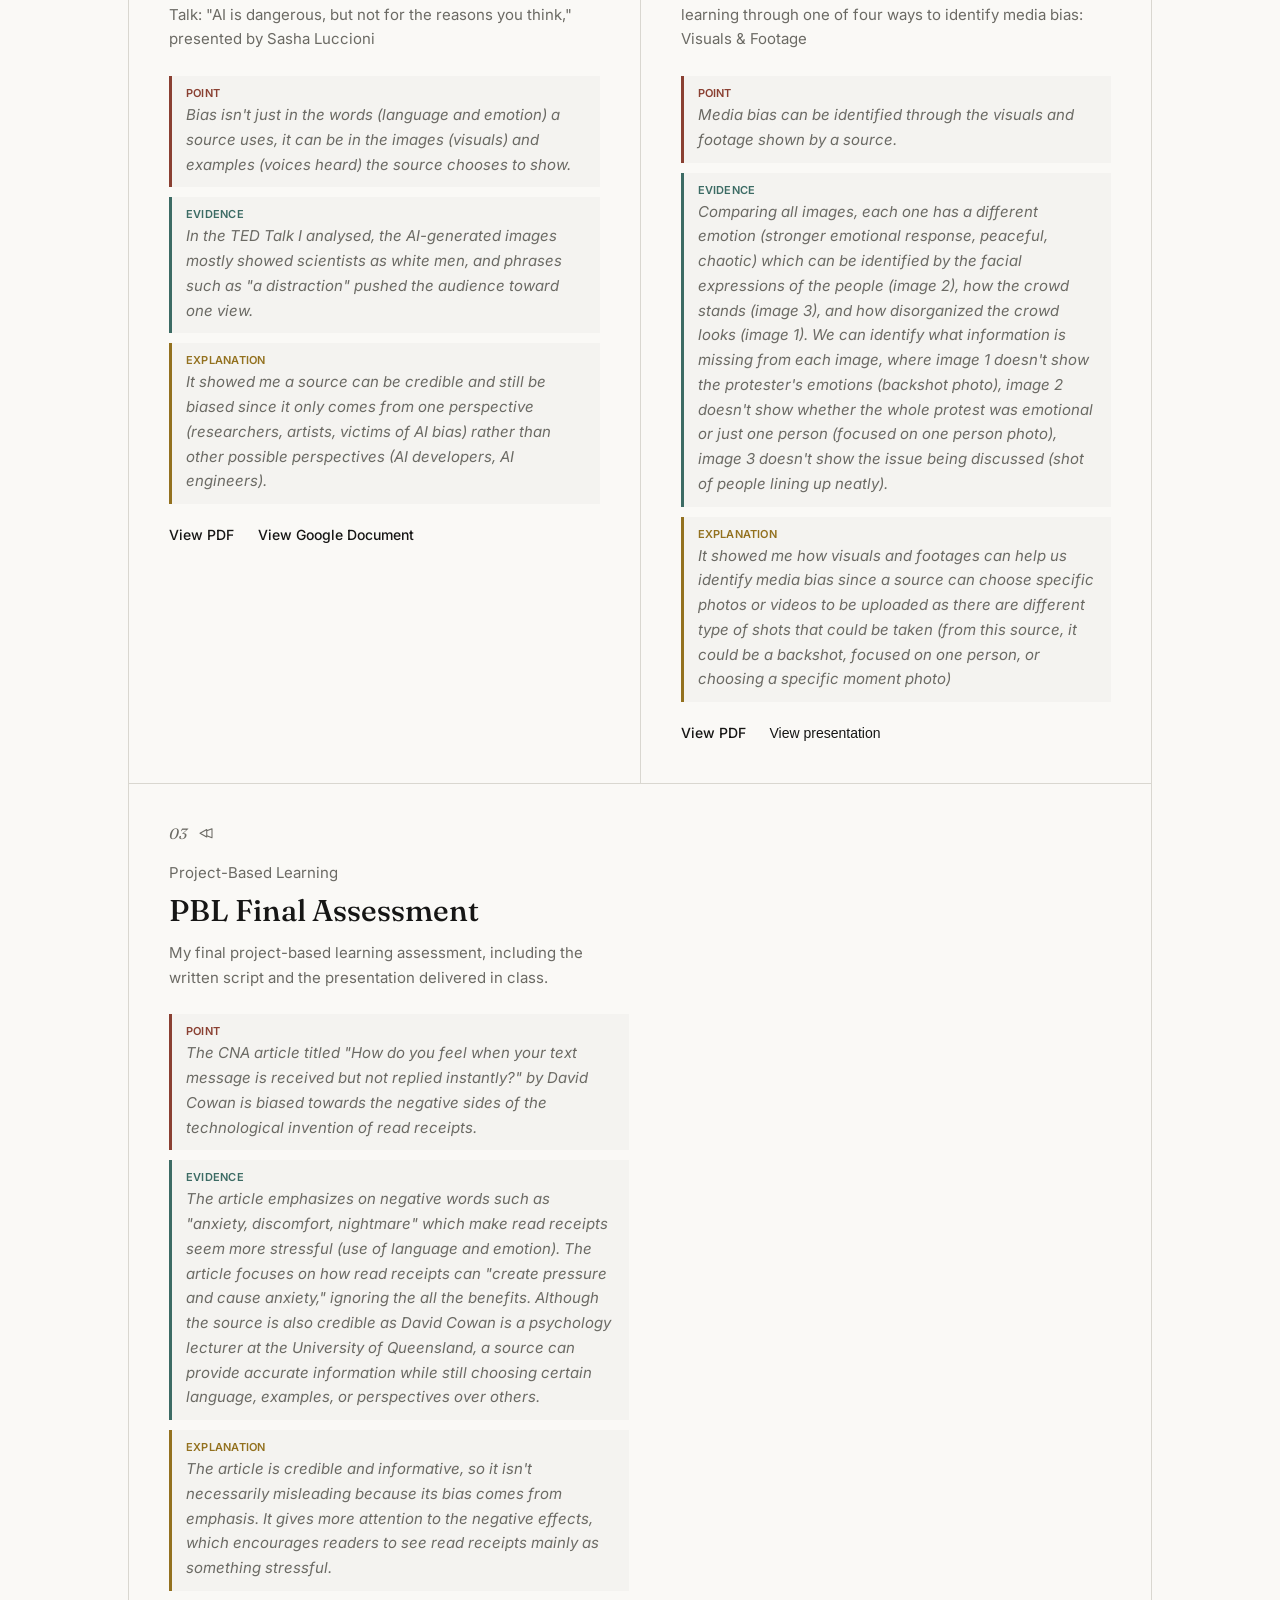
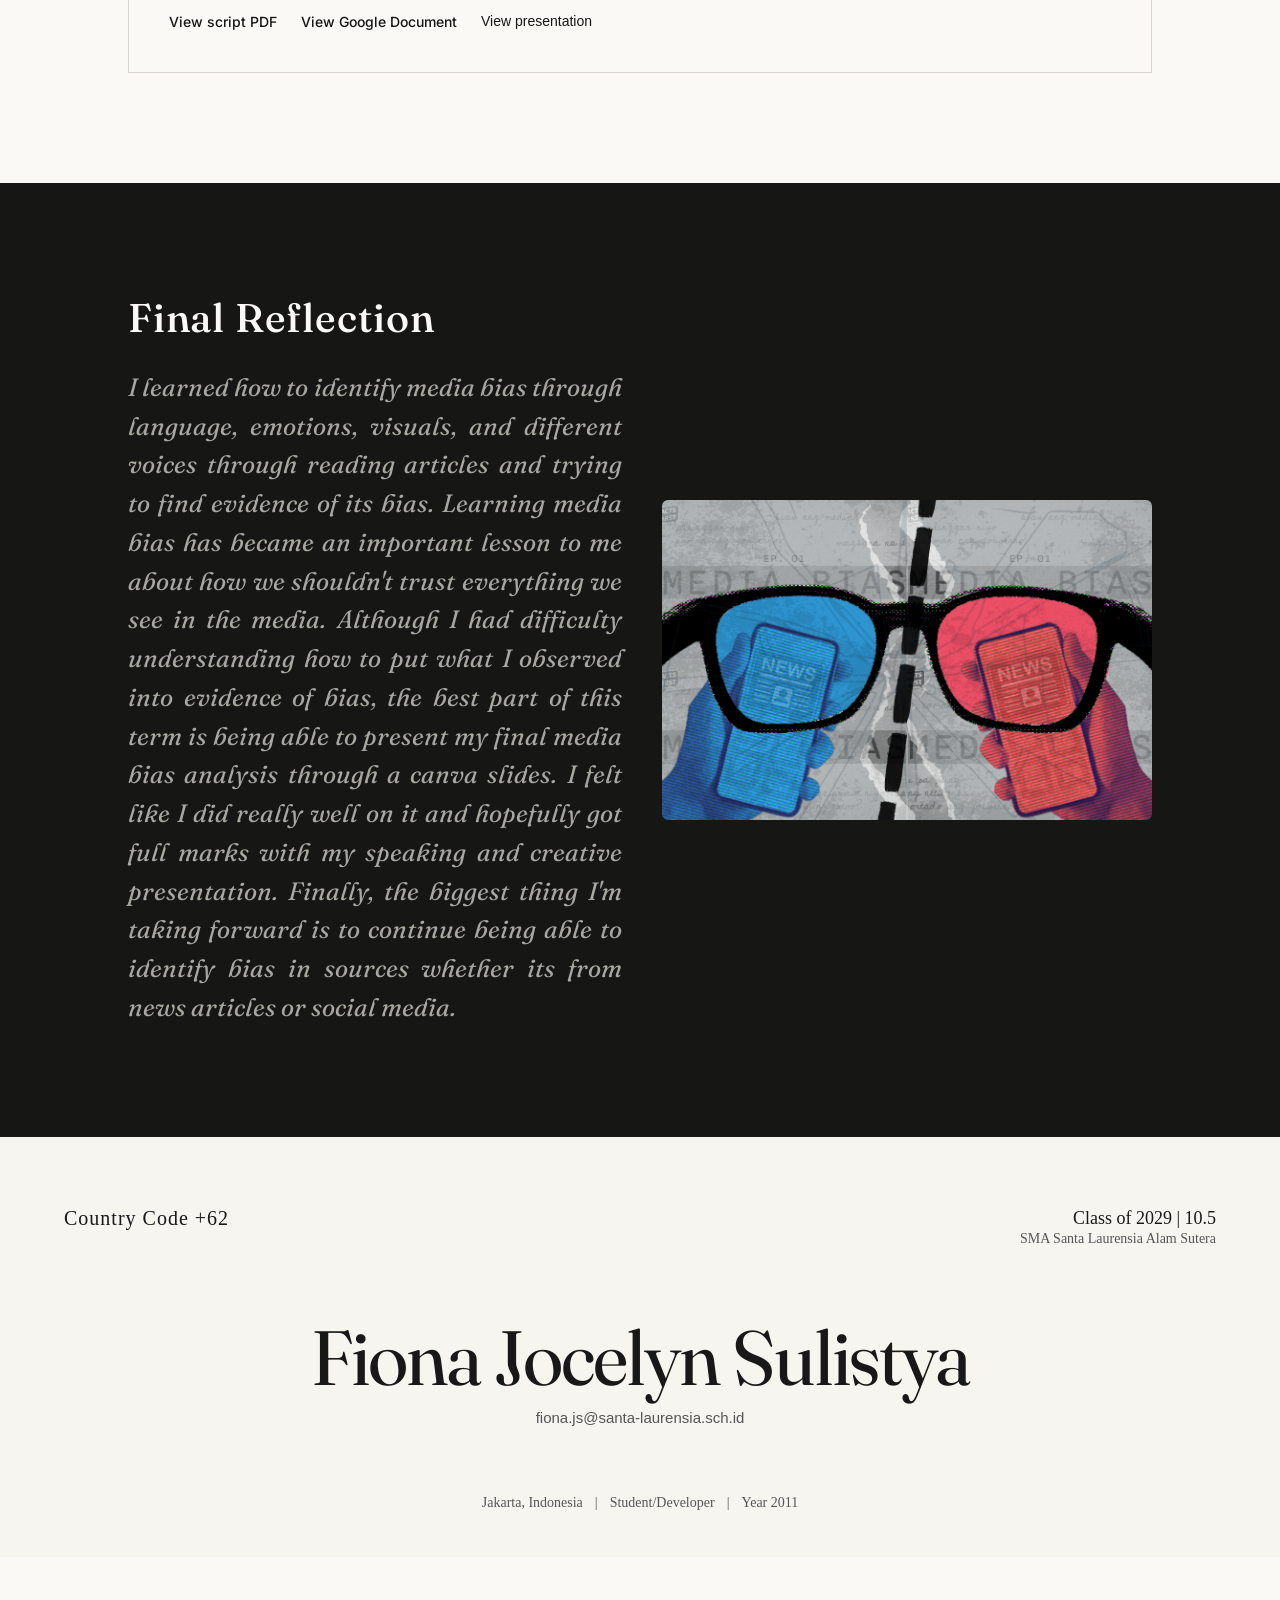
==== commit 420cd38f: "Update index.html" ====
--- a/index.html
+++ b/index.html
@@ -113,14 +113,14 @@
                     <h3>Media Bias Outlet</h3>
 
                     <p>
-                        My analysis and assessment of media bias in a TED Talk: AI is dangerous, but not for the reasons you think, by Sasha Luccioni
+                        My analysis and assessment of identified media bias in TED Talk: "AI is dangerous, but not for the reasons you think," presented by Sasha Luccioni
                     </p>
 
                     <div class="pee-strip">
 
                         <div class="pee pee--point">
                             <span class="pee-label">Point</span>
-                            <p class="pee-fill">Bias isn't just in the words (language and emotion) a source uses, it can be in the images (visuals) and examples (voices heard) it shows ().</p>
+                            <p class="pee-fill">Bias isn't just in the words (language and emotion) a source uses, it can be in the images (visuals) and examples (voices heard) the source chooses to show.</p>
                         </div>
 
                         <div class="pee pee--evidence">
@@ -247,15 +247,14 @@
 
                 <div class="project-info">
 
-                    <p class="project-type">PBL final assessment</p>
+                    <p class="project-type">Project-Based Learning</p>
 
                     <h3>PBL Final Assessment</h3>
 
                     <p>
                         My final project-based learning assessment, including the written script and the presentation delivered in class.
                     </p>
-
-                    <!-- Replace the guide text below with your own reflection -->
+                    
                     <div class="pee-strip">
 
                         <div class="pee pee--point">
@@ -324,7 +323,7 @@
 
         <div class="reflection-box">
             <p class="reflection-fill">
-                I learned how to identify media bias through language, emotions, visuals, and different voices through reading articles and trying to find evidence of its bias. The best part of this term is presenting my final media bias analysis through a canva slides because I felt like I did really well on it. Finally, the biggest thing I'm taking forward is continueing being able to identify bias in sources whether its from news articles or social media.
+                I learned how to identify media bias through language, emotions, visuals, and different voices through reading articles and trying to find evidence of its bias. Learning media bias has became an important lesson to me about how we shouldn't trust everything we see in the media. Although I had difficulty understanding how to put what I observed into evidence of bias, the best part of this term is being able to present my final media bias analysis through a canva slides. I felt like I did really well on it and hopefully got full marks with my speaking and creative presentation. Finally, the biggest thing I'm taking forward is to continue being able to identify bias in sources whether its from news articles or social media.
             </p>
         </div>
     </div>
--- a/style.css
+++ b/style.css
@@ -45,7 +45,11 @@
 }
 
 .kicker--light {
-    color: #a8a7a1;
+    font-family: var(--font-display);
+    color: var(--invert-ink);
+    font-size: clamp(28px, 3.5vw, 40px);
+    font-weight: 500;
+    margin-bottom: 16px;
 }
 
 
@@ -134,8 +138,17 @@
 
     display: flex;
     align-items: center;
-
+    justify-content: space-between;
+    gap: 40px;
     padding: 120px 10% 80px;
+}
+
+.hero-img {
+    width: 490px;        
+    height: 320px;
+    object-fit: cover;
+    border-radius: 6px;
+    flex-shrink: 0;
 }
 
 .hero-text {
@@ -442,6 +455,23 @@
     padding: 110px 10%;
     background: var(--invert-bg);
     color: var(--invert-ink);
+
+    display: flex;
+    align-items: center;
+    justify-content: space-between;
+    gap: 40px;
+}
+
+.reflection-text {
+    flex: 1;
+}
+
+.reflection-img {
+    width: 490px;        
+    height: 320px;
+    object-fit: cover;
+    border-radius: 6px;
+    flex-shrink: 0;
 }
 
 .reflection-box {
@@ -456,6 +486,7 @@
     font-size: clamp(19px, 2.4vw, 25px);
     line-height: 1.55;
     color: #a8a7a1;
+    text-align: justify;
 }
 
 
@@ -776,4 +807,4 @@
         padding: 22px;
         border-radius: 10px;
     }
-}+}
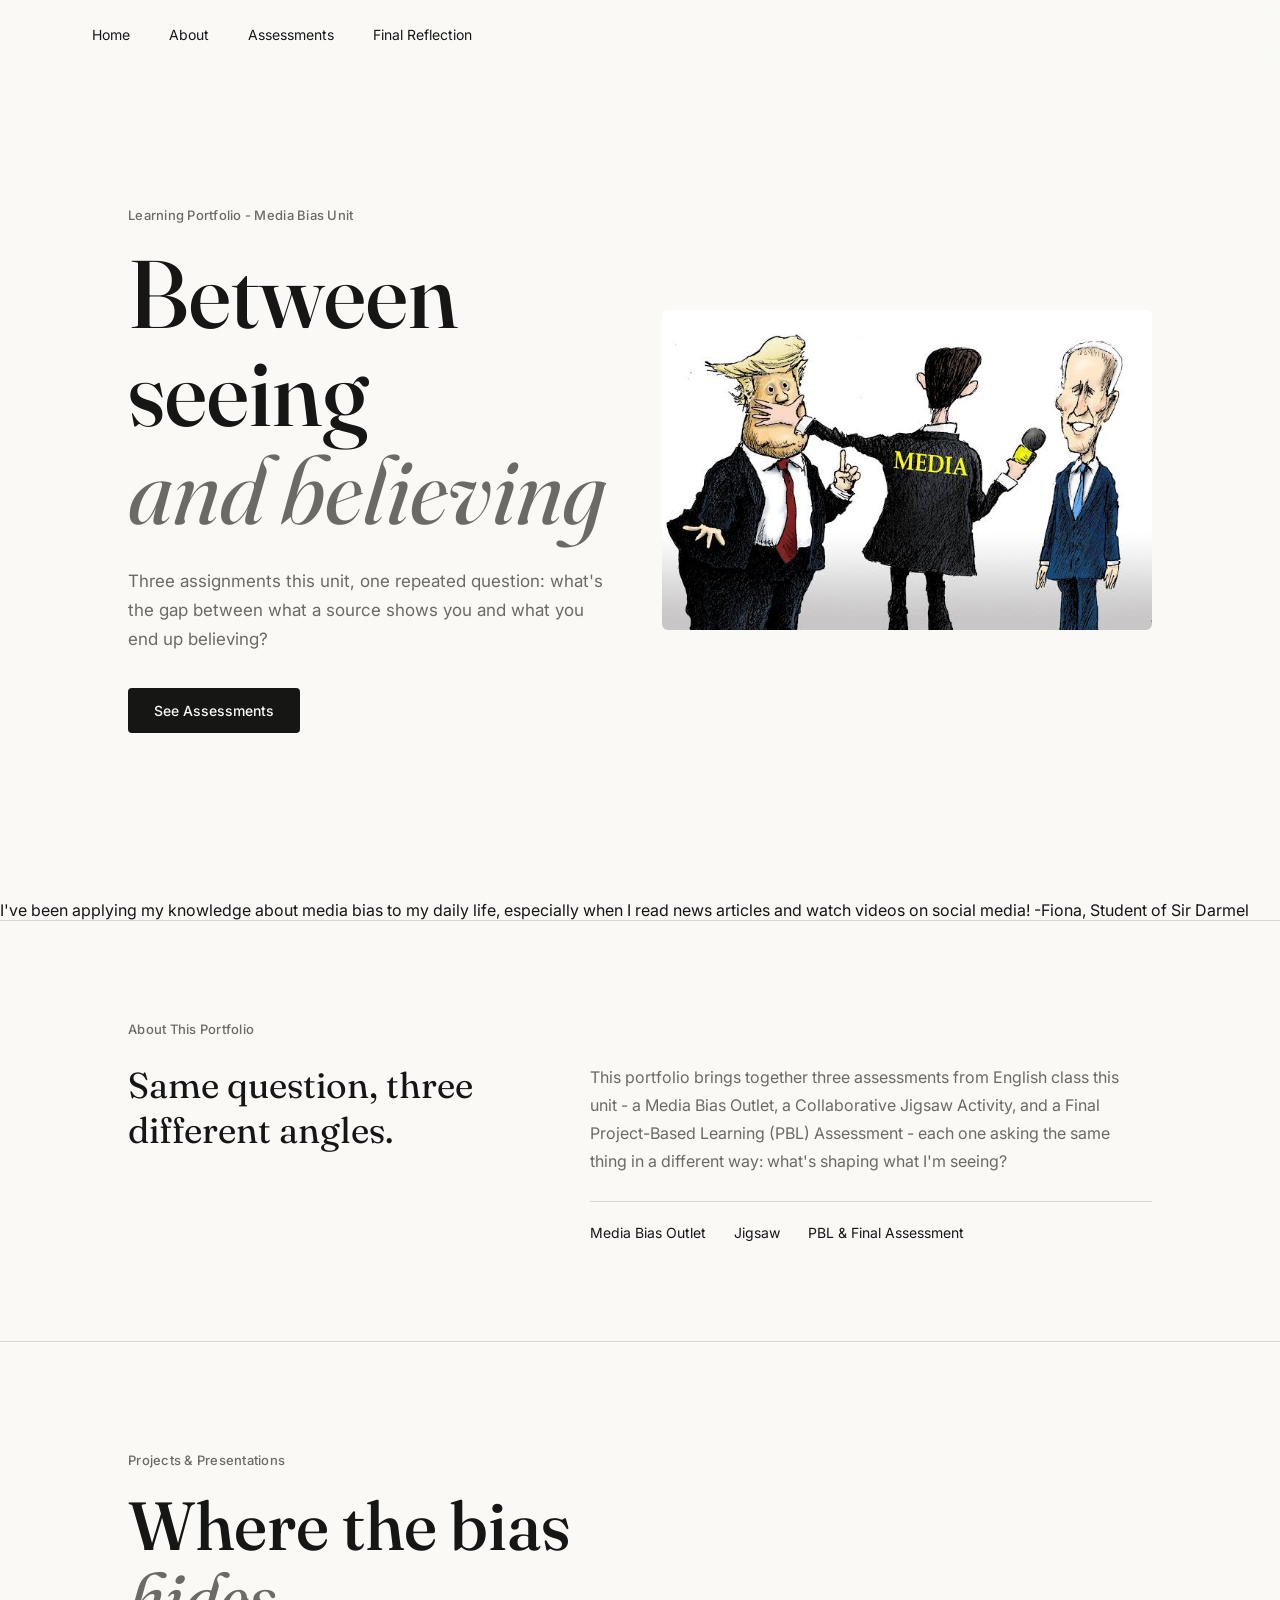
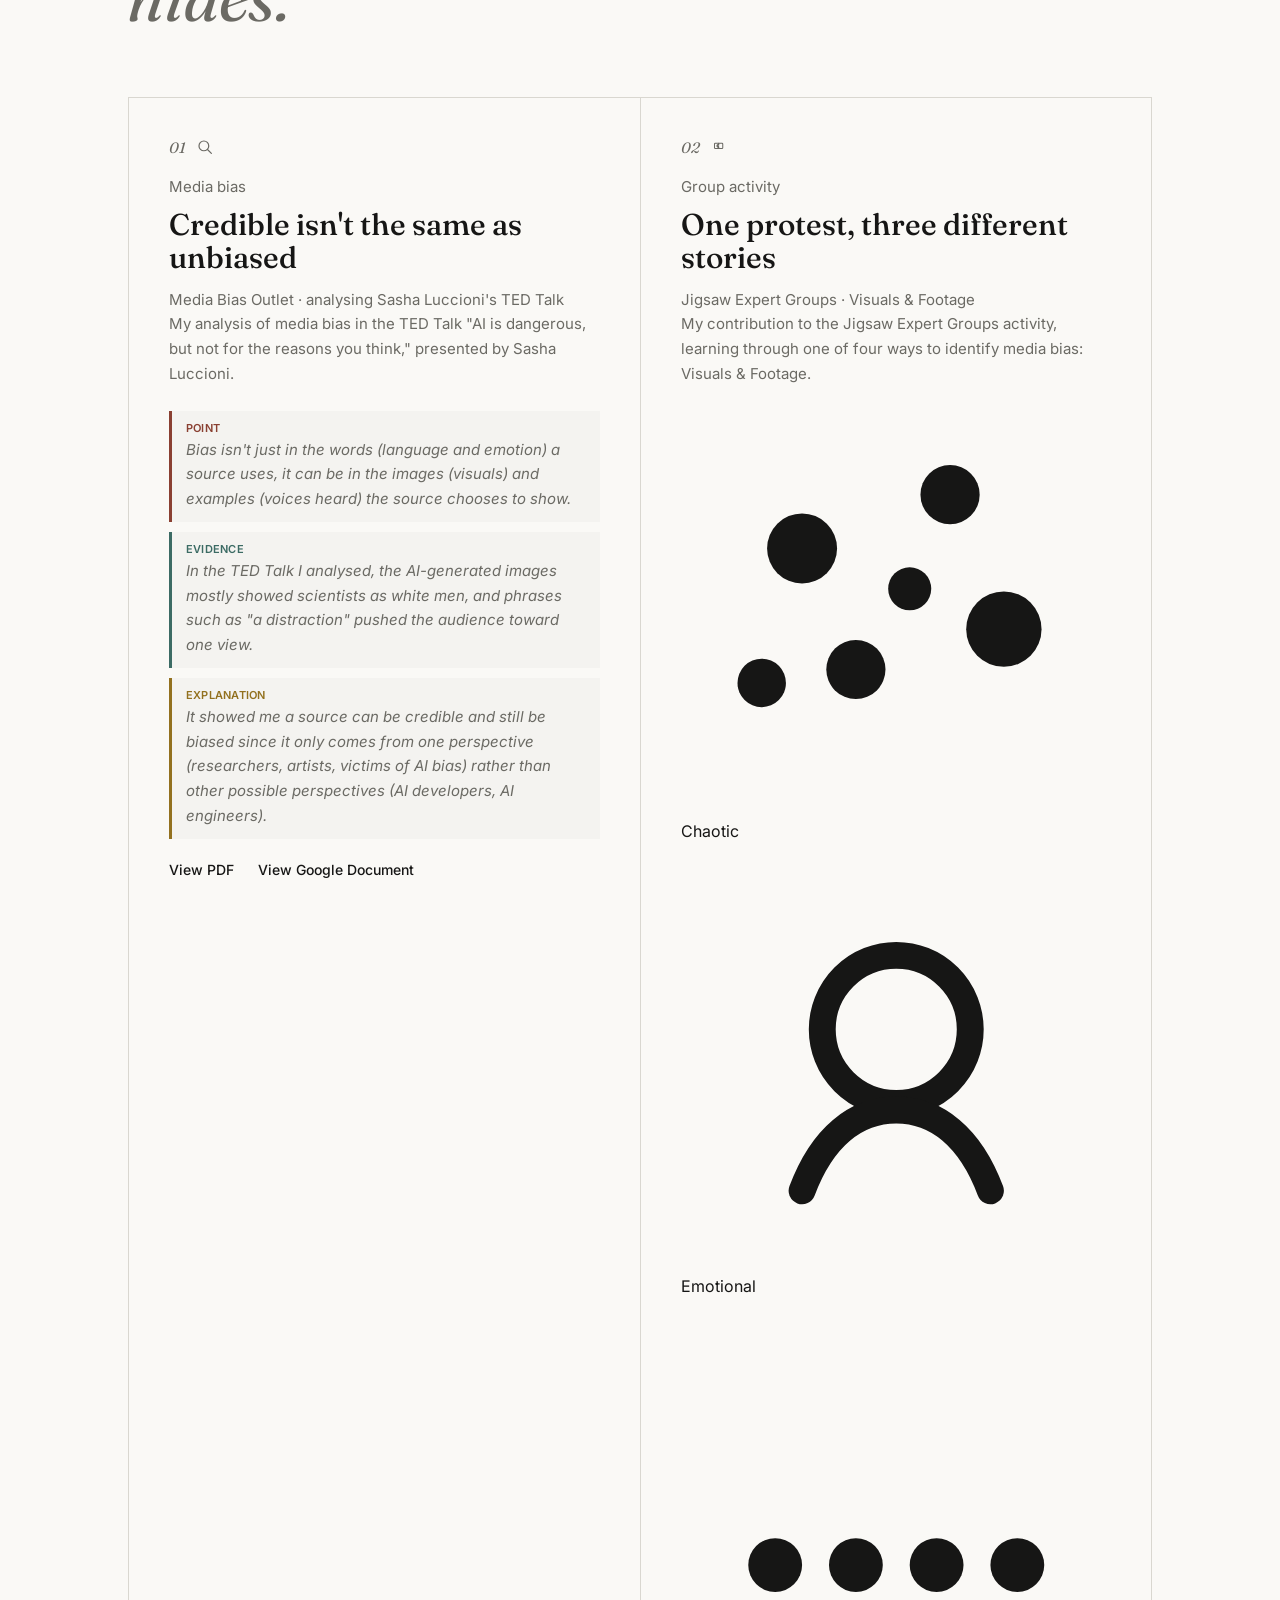
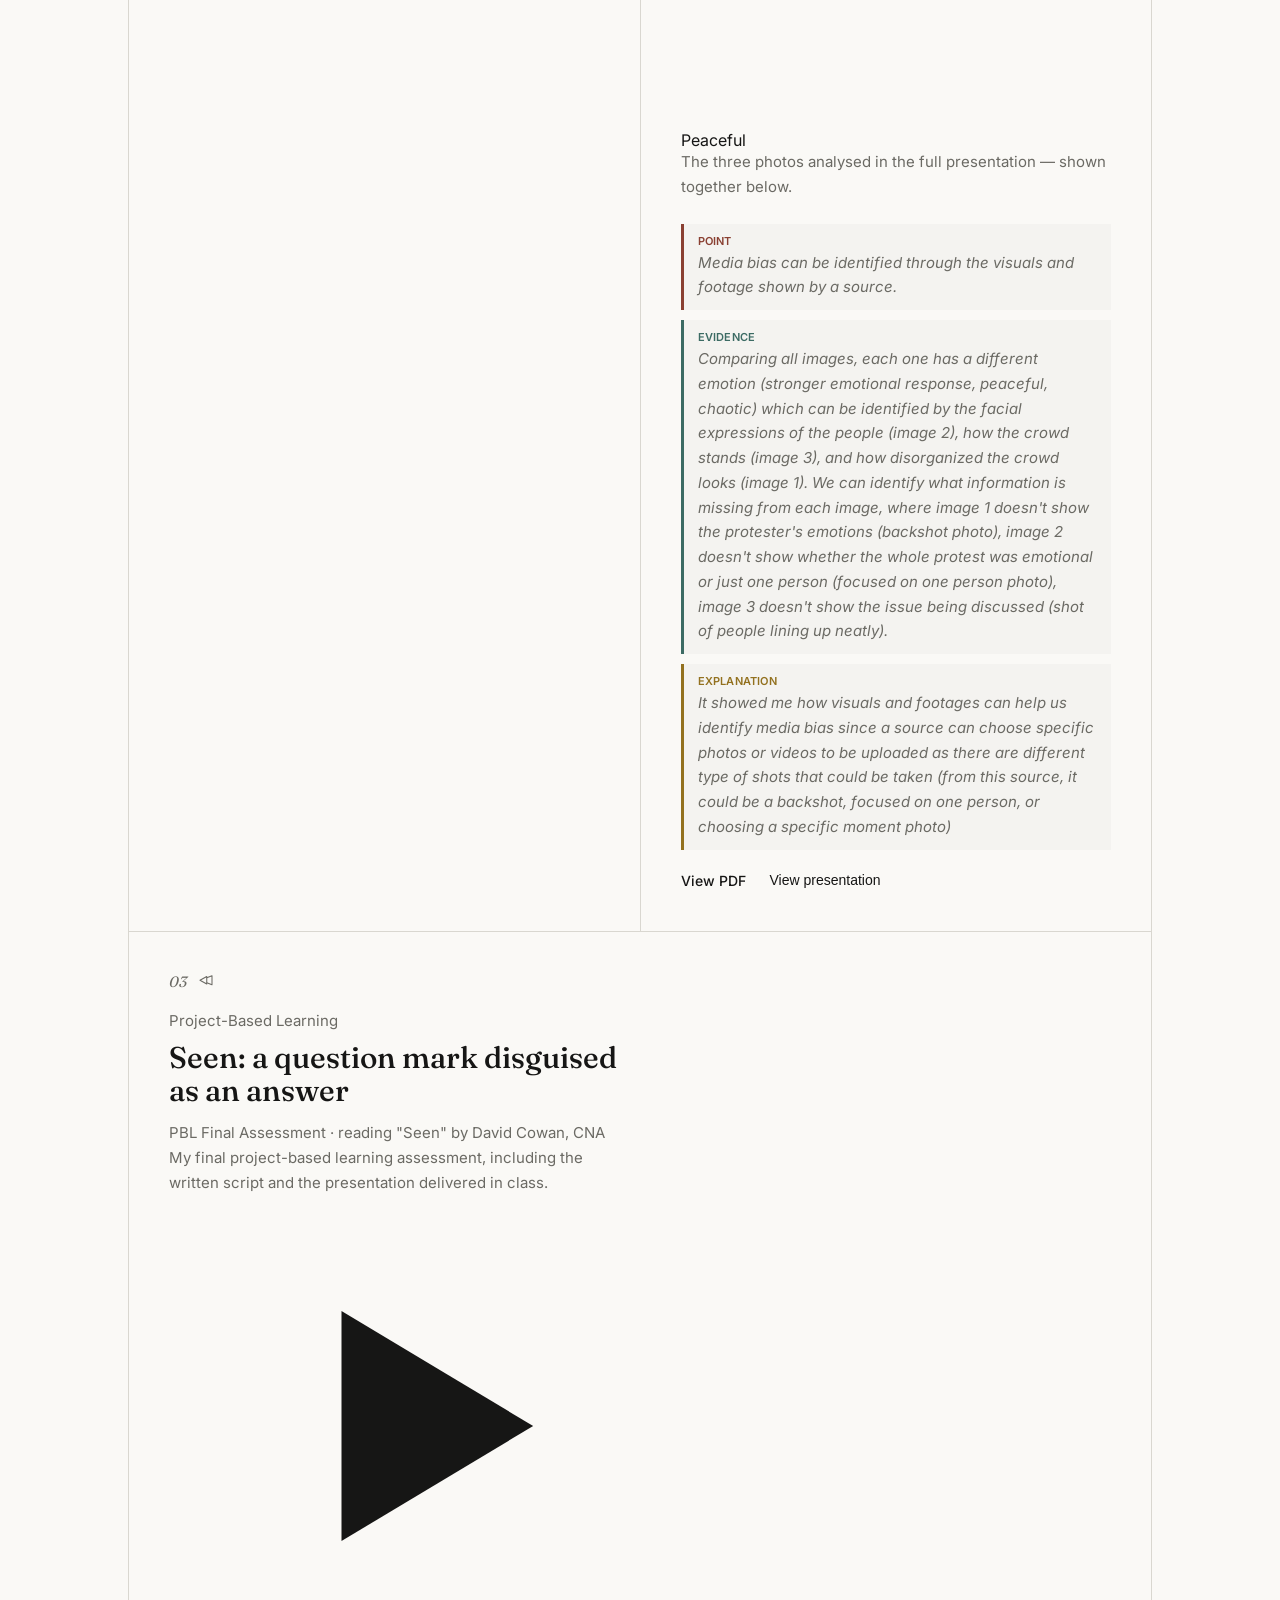
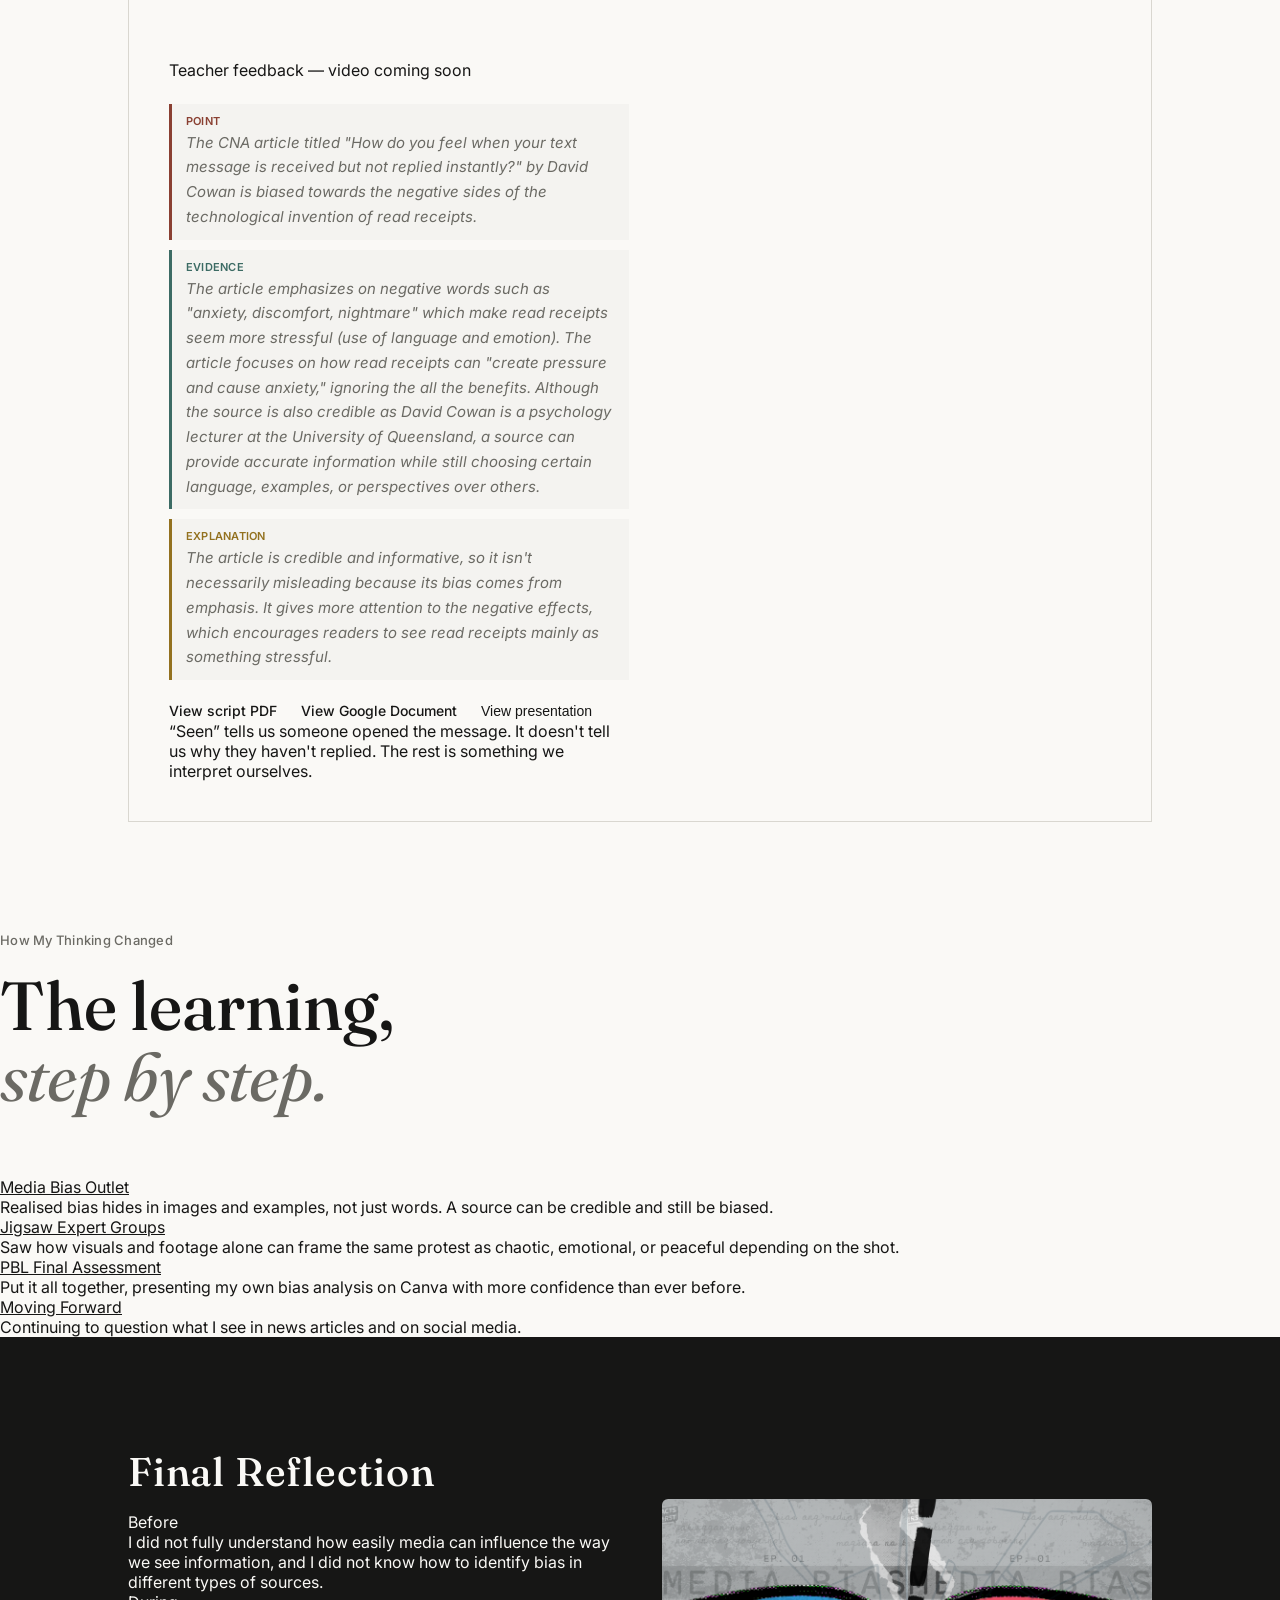
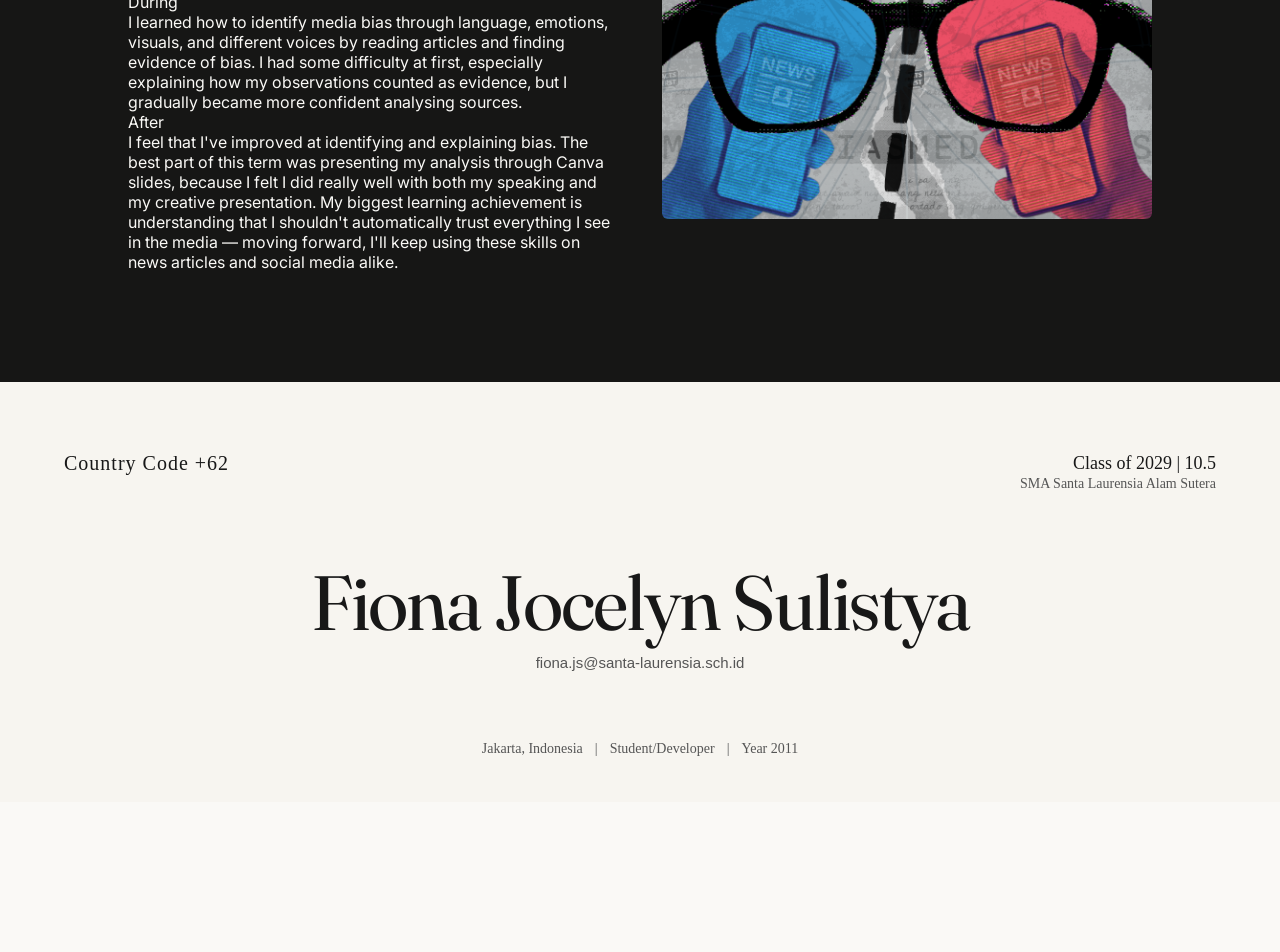
==== commit 98215ca1: "Update print statement from 'Hello' to 'Goodbye'" ====
--- a/index.html
+++ b/index.html
@@ -38,14 +38,15 @@
 
         <div class="hero-text">
 
-            <p class="kicker">Learning Portfolio</p>
+            <p class="kicker">Learning Portfolio - Media Bias Unit</p>
 
             <h1>
-                Identifying<br><span>media bias</span>
+                Between seeing<br><span>and believing</span>
             </h1>
 
             <p class="intro">
-                A collection of tasks completed throughout this unit: Close Reading, Media Analysis, and Collaborative Groupwork, brought together across one website as a portfolio.
+                Three assignments this unit, one repeated question: what's the gap between
+                what a source shows you and what you end up believing?
             </p>
 
             <a href="#work" class="button">See Assessments</a>
@@ -55,6 +56,13 @@
     </section>
 
 
+    <div class="sticky-note-wrap">
+        <p class="sticky-note">
+            I've been applying my knowledge about media bias to my daily life, especially when I read news articles and watch videos on social media!
+            -Fiona, Student of Sir Darmel</p>
+    </div>
+
+
     <section id="about" class="about-section">
 
         <p class="kicker">About This Portfolio</p>
@@ -62,14 +70,15 @@
         <div class="about-grid">
 
             <p class="about-lead">
-                Three pieces of important assessments, one unit.
+                Same question, three different angles.
             </p>
 
             <div class="about-body">
                 <p>
-                    This portfolio brings together three pieces of assessments from English class this
-                    unit: a Media Bias Outlet, a Collaborative Jigsaw Activity, and a Final
-                    Project-Based Learning (PBL) Assessment.
+                    This portfolio brings together three assessments from English class this
+                    unit - a Media Bias Outlet, a Collaborative Jigsaw Activity, and a Final
+                    Project-Based Learning (PBL) Assessment - each one asking the same thing
+                    in a different way: what's shaping what I'm seeing?
                 </p>
 
                 <ul class="focus-list">
@@ -88,6 +97,10 @@
 
         <p class="kicker">Projects &amp; Presentations</p>
 
+        <h2>
+            Where the bias<br><span>hides.</span>
+        </h2>
+
 
         <div class="projects">
 
@@ -96,7 +109,7 @@
             <!-- WORK 1 — MEDIA BIAS OUTLET -->
             <!-- ================================= -->
 
-            <article class="project-card">
+            <article class="project-card" data-num="01" id="media-bias">
 
                 <div class="project-meta">
                     <span class="project-number">01</span>
@@ -110,10 +123,13 @@
 
                     <p class="project-type">Media bias</p>
 
-                    <h3>Media Bias Outlet</h3>
+                    <h3>Credible isn't the same as unbiased</h3>
+
+                    <p class="project-subtitle">Media Bias Outlet &middot; analysing Sasha Luccioni's TED Talk</p>
 
                     <p>
-                        My analysis and assessment of identified media bias in TED Talk: "AI is dangerous, but not for the reasons you think," presented by Sasha Luccioni
+                        My analysis of media bias in the TED Talk "AI is dangerous, but not for
+                        the reasons you think," presented by Sasha Luccioni.
                     </p>
 
                     <div class="pee-strip">
@@ -166,7 +182,7 @@
             <!-- WORK 2 — JIGSAW EXPERT GROUPS -->
             <!-- ================================= -->
 
-            <article class="project-card">
+            <article class="project-card" data-num="02" id="jigsaw">
 
                 <div class="project-meta">
                     <span class="project-number">02</span>
@@ -180,11 +196,50 @@
 
                     <p class="project-type">Group activity</p>
 
-                    <h3>Jigsaw Expert Groups</h3>
+                    <h3>One protest, three different stories</h3>
+
+                    <p class="project-subtitle">Jigsaw Expert Groups &middot; Visuals &amp; Footage</p>
 
                     <p>
-                        My contribution to the Jigsaw Expert Groups activity, learning through one of four ways to identify media bias: Visuals & Footage
+                        My contribution to the Jigsaw Expert Groups activity, learning through
+                        one of four ways to identify media bias: Visuals &amp; Footage.
                     </p>
+
+                    <div class="framing-chips">
+
+                        <div class="framing-chip">
+                            <svg viewBox="0 0 32 32" fill="none" xmlns="http://www.w3.org/2000/svg" aria-hidden="true">
+                                <circle cx="9" cy="12" r="2.6" fill="currentColor"/>
+                                <circle cx="20" cy="8" r="2.2" fill="currentColor"/>
+                                <circle cx="24" cy="18" r="2.8" fill="currentColor"/>
+                                <circle cx="13" cy="21" r="2.2" fill="currentColor"/>
+                                <circle cx="6" cy="22" r="1.8" fill="currentColor"/>
+                                <circle cx="17" cy="15" r="1.6" fill="currentColor"/>
+                            </svg>
+                            <span>Chaotic</span>
+                        </div>
+
+                        <div class="framing-chip">
+                            <svg viewBox="0 0 32 32" fill="none" xmlns="http://www.w3.org/2000/svg" aria-hidden="true">
+                                <circle cx="16" cy="14" r="5.5" stroke="currentColor" stroke-width="2"/>
+                                <path d="M9 26c1.5-4 4-6 7-6s5.5 2 7 6" stroke="currentColor" stroke-width="2" stroke-linecap="round"/>
+                            </svg>
+                            <span>Emotional</span>
+                        </div>
+
+                        <div class="framing-chip">
+                            <svg viewBox="0 0 32 32" fill="none" xmlns="http://www.w3.org/2000/svg" aria-hidden="true">
+                                <circle cx="7" cy="20" r="2" fill="currentColor"/>
+                                <circle cx="13" cy="20" r="2" fill="currentColor"/>
+                                <circle cx="19" cy="20" r="2" fill="currentColor"/>
+                                <circle cx="25" cy="20" r="2" fill="currentColor"/>
+                            </svg>
+                            <span>Peaceful</span>
+                        </div>
+
+                    </div>
+
+                    <p class="framing-note">The three photos analysed in the full presentation — shown together below.</p>
 
                     <div class="pee-strip">
 
@@ -235,7 +290,7 @@
             <!-- WORK 3 — PBL FINAL ASSESSMENT -->
             <!-- ================================= -->
 
-            <article class="project-card featured">
+            <article class="project-card featured" data-num="03" id="pbl">
 
                 <div class="project-meta">
                     <span class="project-number">03</span>
@@ -245,64 +300,87 @@
                     </svg>
                 </div>
 
-                <div class="project-info">
-
-                    <p class="project-type">Project-Based Learning</p>
-
-                    <h3>PBL Final Assessment</h3>
-
-                    <p>
-                        My final project-based learning assessment, including the written script and the presentation delivered in class.
-                    </p>
-                    
-                    <div class="pee-strip">
-
-                        <div class="pee pee--point">
-                            <span class="pee-label">Point</span>
-                            <p class="pee-fill">The CNA article titled "How do you feel when your text message is received but not replied instantly?" by David Cowan is biased towards the negative sides of the technological invention of read receipts.</p>
-                        </div>
-
-                        <div class="pee pee--evidence">
-                            <span class="pee-label">Evidence</span>
-                            <p class="pee-fill">The article emphasizes on negative words such as "anxiety, discomfort, nightmare" which make read receipts seem more stressful (use of language and emotion). The article focuses on how read receipts can "create pressure and cause anxiety," ignoring the all the benefits. Although the source is also credible as David Cowan is a psychology lecturer at the University of Queensland, a source can provide accurate information while still choosing certain language, examples, or perspectives over others.</p>
-                        </div>
-
-                        <div class="pee pee--explanation">
-                            <span class="pee-label">Explanation</span>
-                            <p class="pee-fill">The article is credible and informative, so it isn't necessarily misleading because its bias comes from emphasis. It gives more attention to the negative effects, which encourages readers to see read receipts mainly as something stressful.</p>
+                <div class="project-info project-info--split">
+
+                    <div class="project-main">
+
+                        <p class="project-type">Project-Based Learning</p>
+
+                        <h3>Seen: a question mark disguised as an answer</h3>
+
+                        <p class="project-subtitle">PBL Final Assessment &middot; reading "Seen" by David Cowan, CNA</p>
+
+                        <p>
+                            My final project-based learning assessment, including the written
+                            script and the presentation delivered in class.
+                        </p>
+
+                        <!-- Swap this whole block for a real <video> or embed once your teacher sends the recording -->
+                        <div class="video-placeholder">
+                            <span class="video-play-icon" aria-hidden="true">
+                                <svg viewBox="0 0 24 24" fill="none" xmlns="http://www.w3.org/2000/svg">
+                                    <polygon points="9,6 19,12 9,18" fill="currentColor"/>
+                                </svg>
+                            </span>
+                            <span class="video-caption">Teacher feedback &mdash; video coming soon</span>
+                        </div>
+
+                        <div class="pee-strip">
+
+                            <div class="pee pee--point">
+                                <span class="pee-label">Point</span>
+                                <p class="pee-fill">The CNA article titled "How do you feel when your text message is received but not replied instantly?" by David Cowan is biased towards the negative sides of the technological invention of read receipts.</p>
+                            </div>
+
+                            <div class="pee pee--evidence">
+                                <span class="pee-label">Evidence</span>
+                                <p class="pee-fill">The article emphasizes on negative words such as "anxiety, discomfort, nightmare" which make read receipts seem more stressful (use of language and emotion). The article focuses on how read receipts can "create pressure and cause anxiety," ignoring the all the benefits. Although the source is also credible as David Cowan is a psychology lecturer at the University of Queensland, a source can provide accurate information while still choosing certain language, examples, or perspectives over others.</p>
+                            </div>
+
+                            <div class="pee pee--explanation">
+                                <span class="pee-label">Explanation</span>
+                                <p class="pee-fill">The article is credible and informative, so it isn't necessarily misleading because its bias comes from emphasis. It gives more attention to the negative effects, which encourages readers to see read receipts mainly as something stressful.</p>
+                            </div>
+
+                        </div>
+
+                        <div class="project-actions">
+
+                            <a
+                                href="Fiona Jocelyn Sulistya - FINAL PBL.pdf"
+                                target="_blank"
+                                rel="noopener"
+                                class="project-link"
+                            >
+                                View script PDF
+                            </a>
+
+                            <a
+                                href="https://docs.google.com/document/d/1xolgzGKuYiRrrI6rGFayCF0En3gjGrKTnV74Jc0xo1g/edit?usp=sharing"
+                                target="_blank"
+                                rel="noopener"
+                                class="project-link"
+                            >
+                                View Google Document
+                            </a>
+
+                            <button
+                                type="button"
+                                class="project-link project-link--button"
+                                id="openPBL"
+                            >
+                                View presentation
+                            </button>
+
                         </div>
 
                     </div>
 
-                    <div class="project-actions">
-
-                        <a
-                            href="Fiona Jocelyn Sulistya - FINAL PBL.pdf"
-                            target="_blank"
-                            rel="noopener"
-                            class="project-link"
-                        >
-                            View script PDF
-                        </a>
-
-                        <a
-                            href="https://docs.google.com/document/d/1xolgzGKuYiRrrI6rGFayCF0En3gjGrKTnV74Jc0xo1g/edit?usp=sharing"
-                            target="_blank"
-                            rel="noopener"
-                            class="project-link"
-                        >
-                            View Google Document
-                        </a>
-
-                        <button
-                            type="button"
-                            class="project-link project-link--button"
-                            id="openPBL"
-                        >
-                            View presentation
-                        </button>
-
-                    </div>
+                    <blockquote class="project-quote">
+                        &ldquo;Seen&rdquo; tells us someone opened the message.
+                        It doesn't tell us why they haven't replied.
+                        The rest is something we interpret ourselves.
+                    </blockquote>
 
                 </div>
 
@@ -314,6 +392,56 @@
 
     </section>
 
+
+    <!-- ========================= -->
+    <!-- LEARNING TIMELINE -->
+    <!-- ========================= -->
+
+    <section id="timeline" class="timeline-section">
+
+        <p class="kicker">How My Thinking Changed</p>
+
+        <h2>
+            The learning,<br><span>step by step.</span>
+        </h2>
+
+        <div class="timeline">
+
+            <div class="timeline-node" style="--node-color: var(--point);">
+                <span class="timeline-dot"></span>
+                <div class="timeline-content">
+                    <a class="timeline-label" href="#media-bias">Media Bias Outlet</a>
+                    <p class="timeline-note">Realised bias hides in images and examples, not just words. A source can be credible and still be biased.</p>
+                </div>
+            </div>
+
+            <div class="timeline-node" style="--node-color: var(--evidence);">
+                <span class="timeline-dot"></span>
+                <div class="timeline-content">
+                    <a class="timeline-label" href="#jigsaw">Jigsaw Expert Groups</a>
+                    <p class="timeline-note">Saw how visuals and footage alone can frame the same protest as chaotic, emotional, or peaceful depending on the shot.</p>
+                </div>
+            </div>
+
+            <div class="timeline-node" style="--node-color: var(--explanation);">
+                <span class="timeline-dot"></span>
+                <div class="timeline-content">
+                    <a class="timeline-label" href="#pbl">PBL Final Assessment</a>
+                    <p class="timeline-note">Put it all together, presenting my own bias analysis on Canva with more confidence than ever before.</p>
+                </div>
+            </div>
+
+            <div class="timeline-node" style="--node-color: var(--ink-soft);">
+                <span class="timeline-dot"></span>
+                <div class="timeline-content">
+                    <a class="timeline-label" href="#reflection">Moving Forward</a>
+                    <p class="timeline-note">Continuing to question what I see in news articles and on social media.</p>
+                </div>
+            </div>
+
+        </div>
+
+    </section>
 
 
 <section id="reflection" class="reflection">
@@ -321,10 +449,56 @@
     <div class="reflection-text">
         <p class="kicker kicker--light">Final Reflection</p>
 
-        <div class="reflection-box">
-            <p class="reflection-fill">
-                I learned how to identify media bias through language, emotions, visuals, and different voices through reading articles and trying to find evidence of its bias. Learning media bias has became an important lesson to me about how we shouldn't trust everything we see in the media. Although I had difficulty understanding how to put what I observed into evidence of bias, the best part of this term is being able to present my final media bias analysis through a canva slides. I felt like I did really well on it and hopefully got full marks with my speaking and creative presentation. Finally, the biggest thing I'm taking forward is to continue being able to identify bias in sources whether its from news articles or social media.
-            </p>
+        <div class="reflection-stages">
+
+            <div class="reflection-stage">
+                <div class="stage-progress">
+                    <span class="stage-dot is-filled"></span>
+                    <span class="stage-dot"></span>
+                    <span class="stage-dot"></span>
+                </div>
+                <p class="stage-label">Before</p>
+                <p class="stage-text">
+                    I did not fully understand how easily media can influence the way we
+                    see information, and I did not know how to identify bias in different
+                    types of sources.
+                </p>
+            </div>
+
+            <div class="reflection-stage">
+                <div class="stage-progress">
+                    <span class="stage-dot is-filled"></span>
+                    <span class="stage-dot is-filled"></span>
+                    <span class="stage-dot"></span>
+                </div>
+                <p class="stage-label">During</p>
+                <p class="stage-text">
+                    I learned how to identify media bias through language, emotions,
+                    visuals, and different voices by reading articles and finding evidence
+                    of bias. I had some difficulty at first, especially explaining how my
+                    observations counted as evidence, but I gradually became more confident
+                    analysing sources.
+                </p>
+            </div>
+
+            <div class="reflection-stage reflection-stage--after">
+                <div class="stage-progress">
+                    <span class="stage-dot is-filled"></span>
+                    <span class="stage-dot is-filled"></span>
+                    <span class="stage-dot is-filled"></span>
+                </div>
+                <p class="stage-label">After</p>
+                <p class="stage-text stage-text--after">
+                    I feel that I've improved at identifying and explaining bias. The best
+                    part of this term was presenting my analysis through Canva slides,
+                    because I felt I did really well with both my speaking and my creative
+                    presentation. My biggest learning achievement is understanding that I
+                    shouldn't automatically trust everything I see in the media &mdash;
+                    moving forward, I'll keep using these skills on news articles and social
+                    media alike.
+                </p>
+            </div>
+
         </div>
     </div>
 
--- a/style.css
+++ b/style.css
@@ -483,7 +483,7 @@
     font-family: var(--font-display);
     font-style: italic;
     font-weight: 400;
-    font-size: clamp(19px, 2.4vw, 25px);
+    font-size: clamp(19px, 2.4vw, 14px);
     line-height: 1.55;
     color: #a8a7a1;
     text-align: justify;
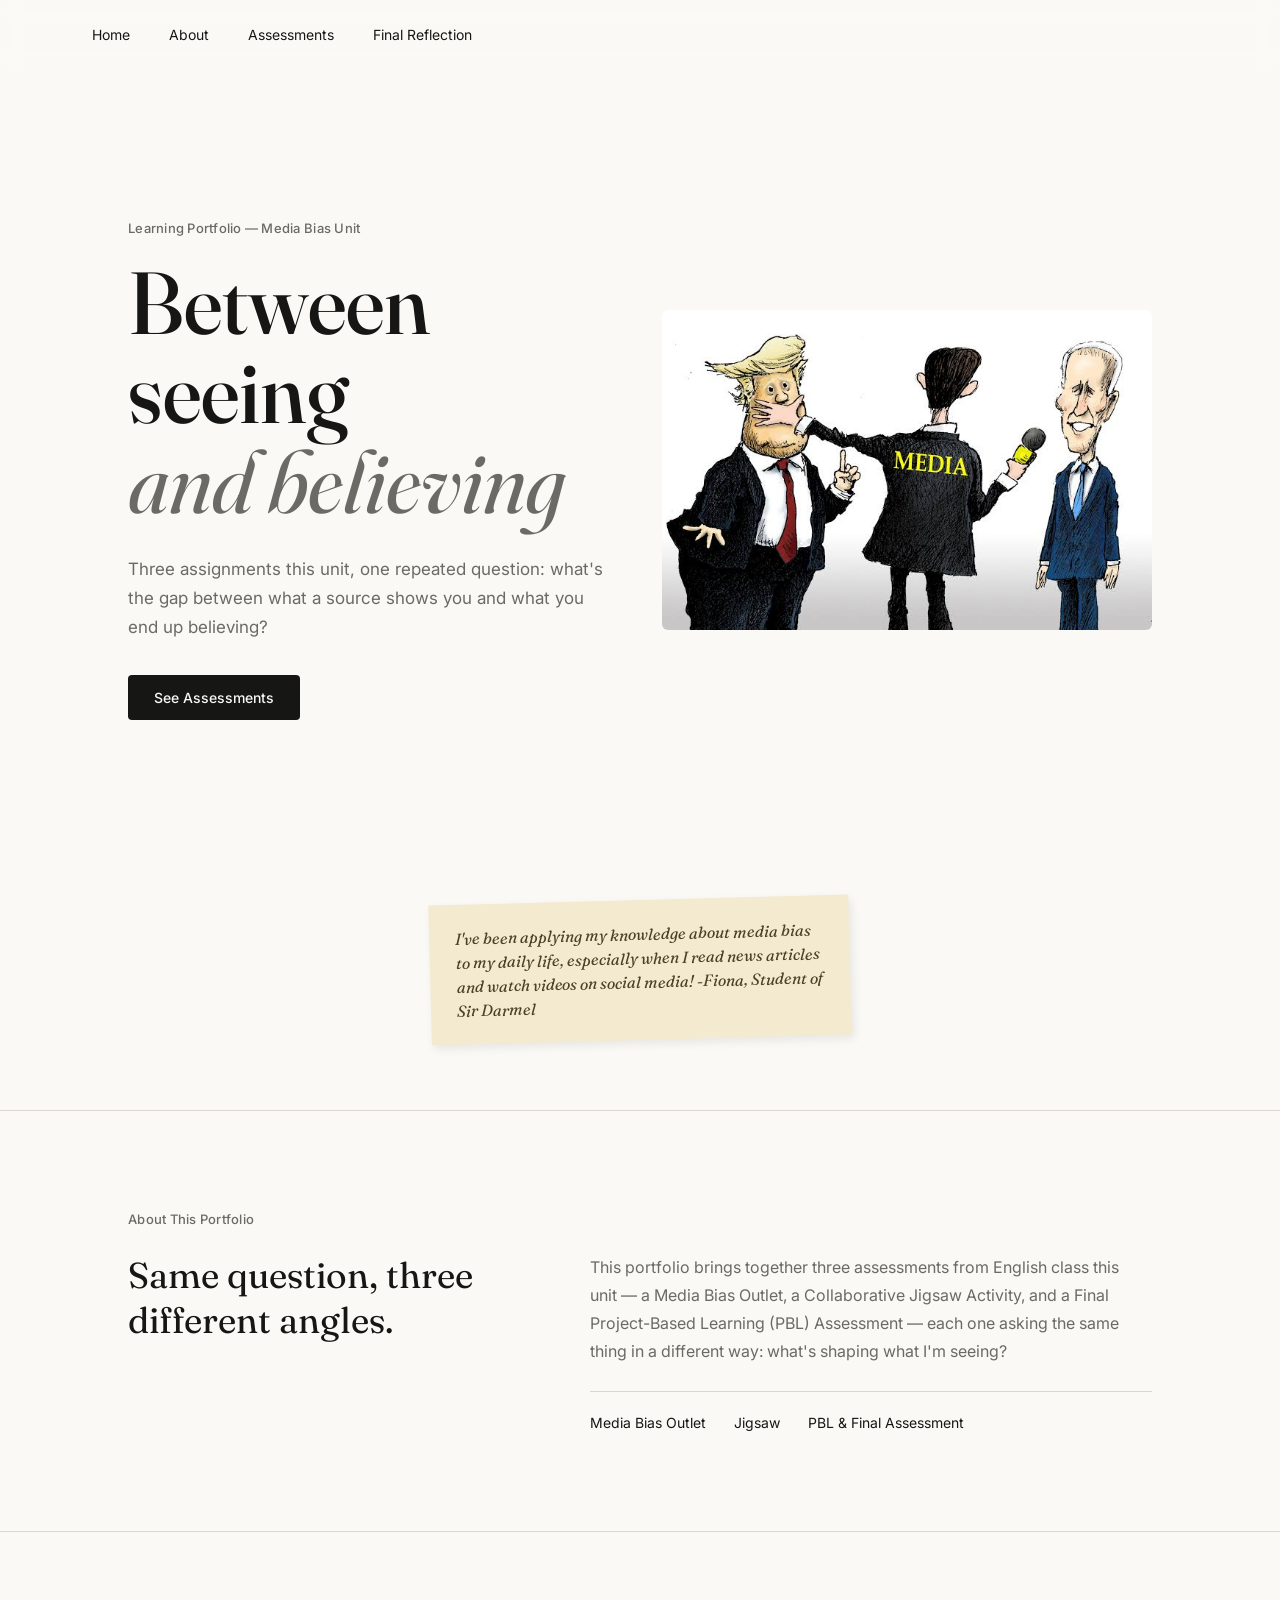
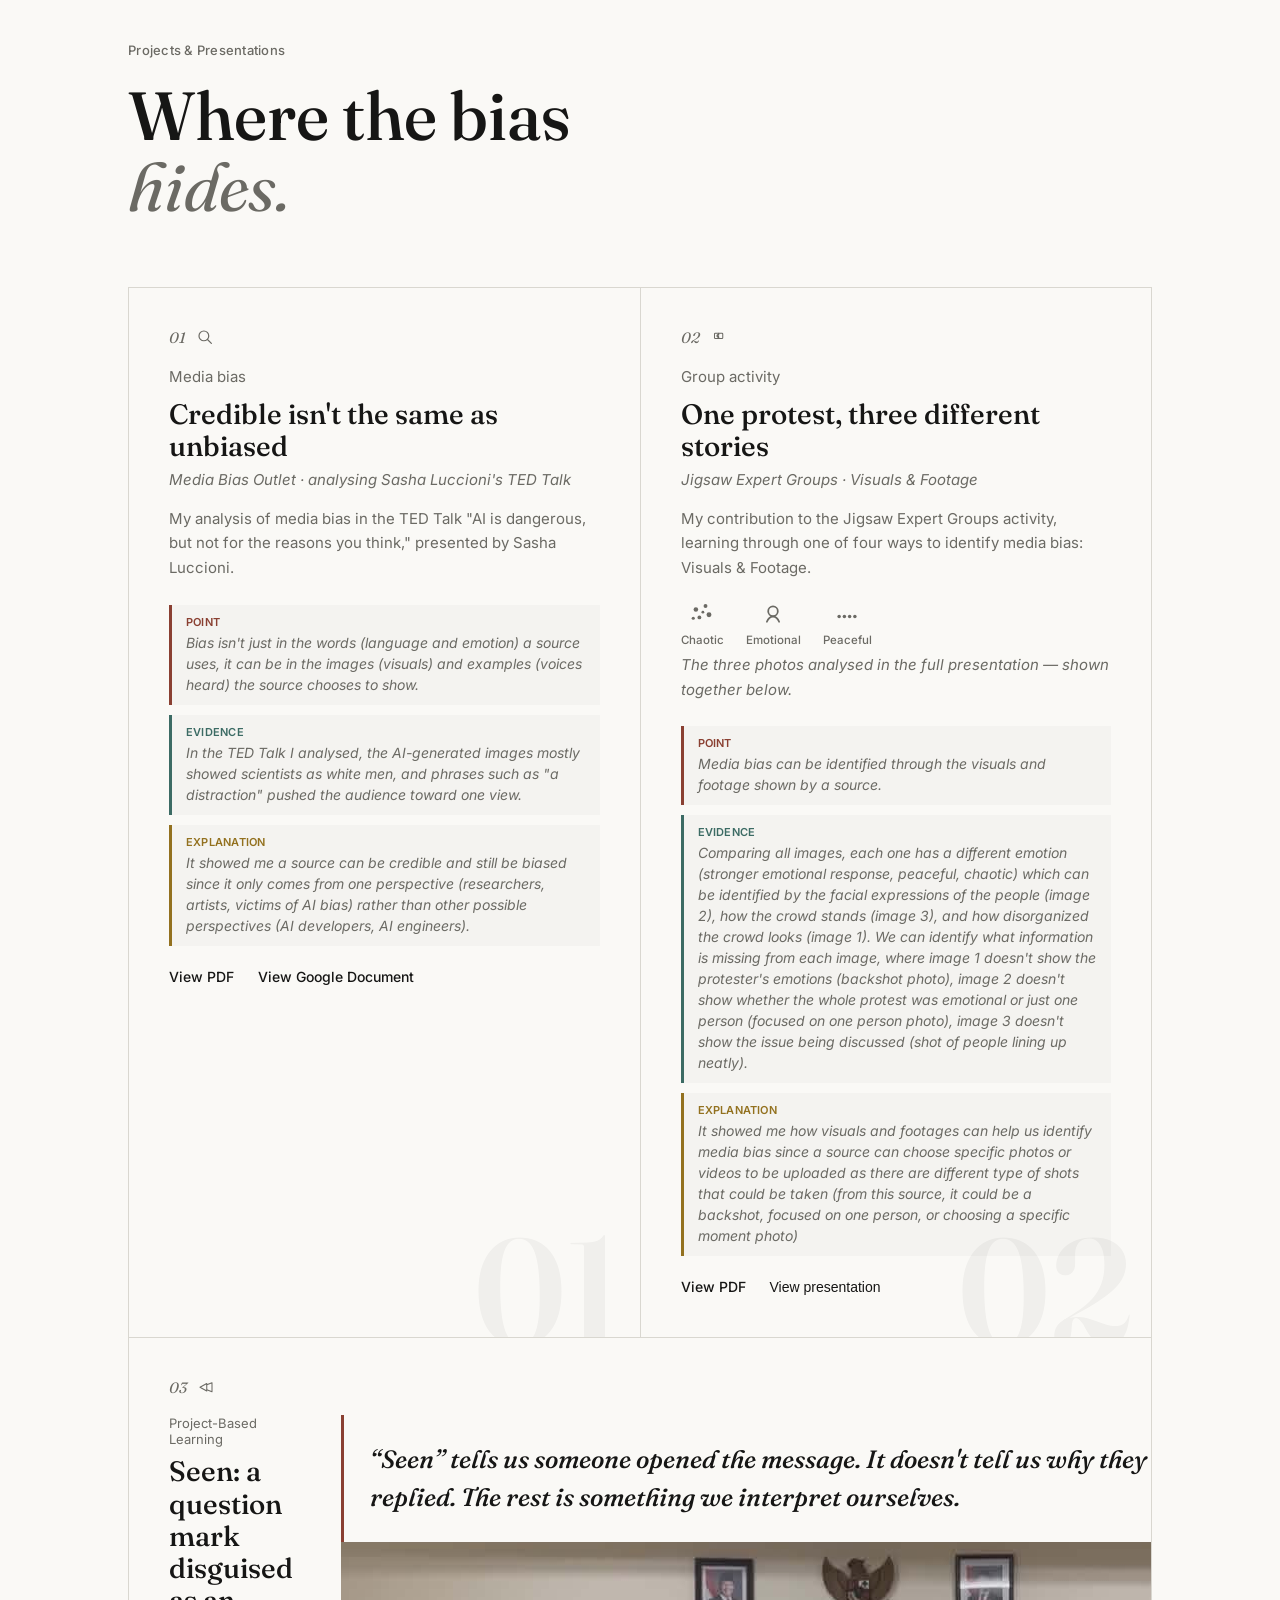
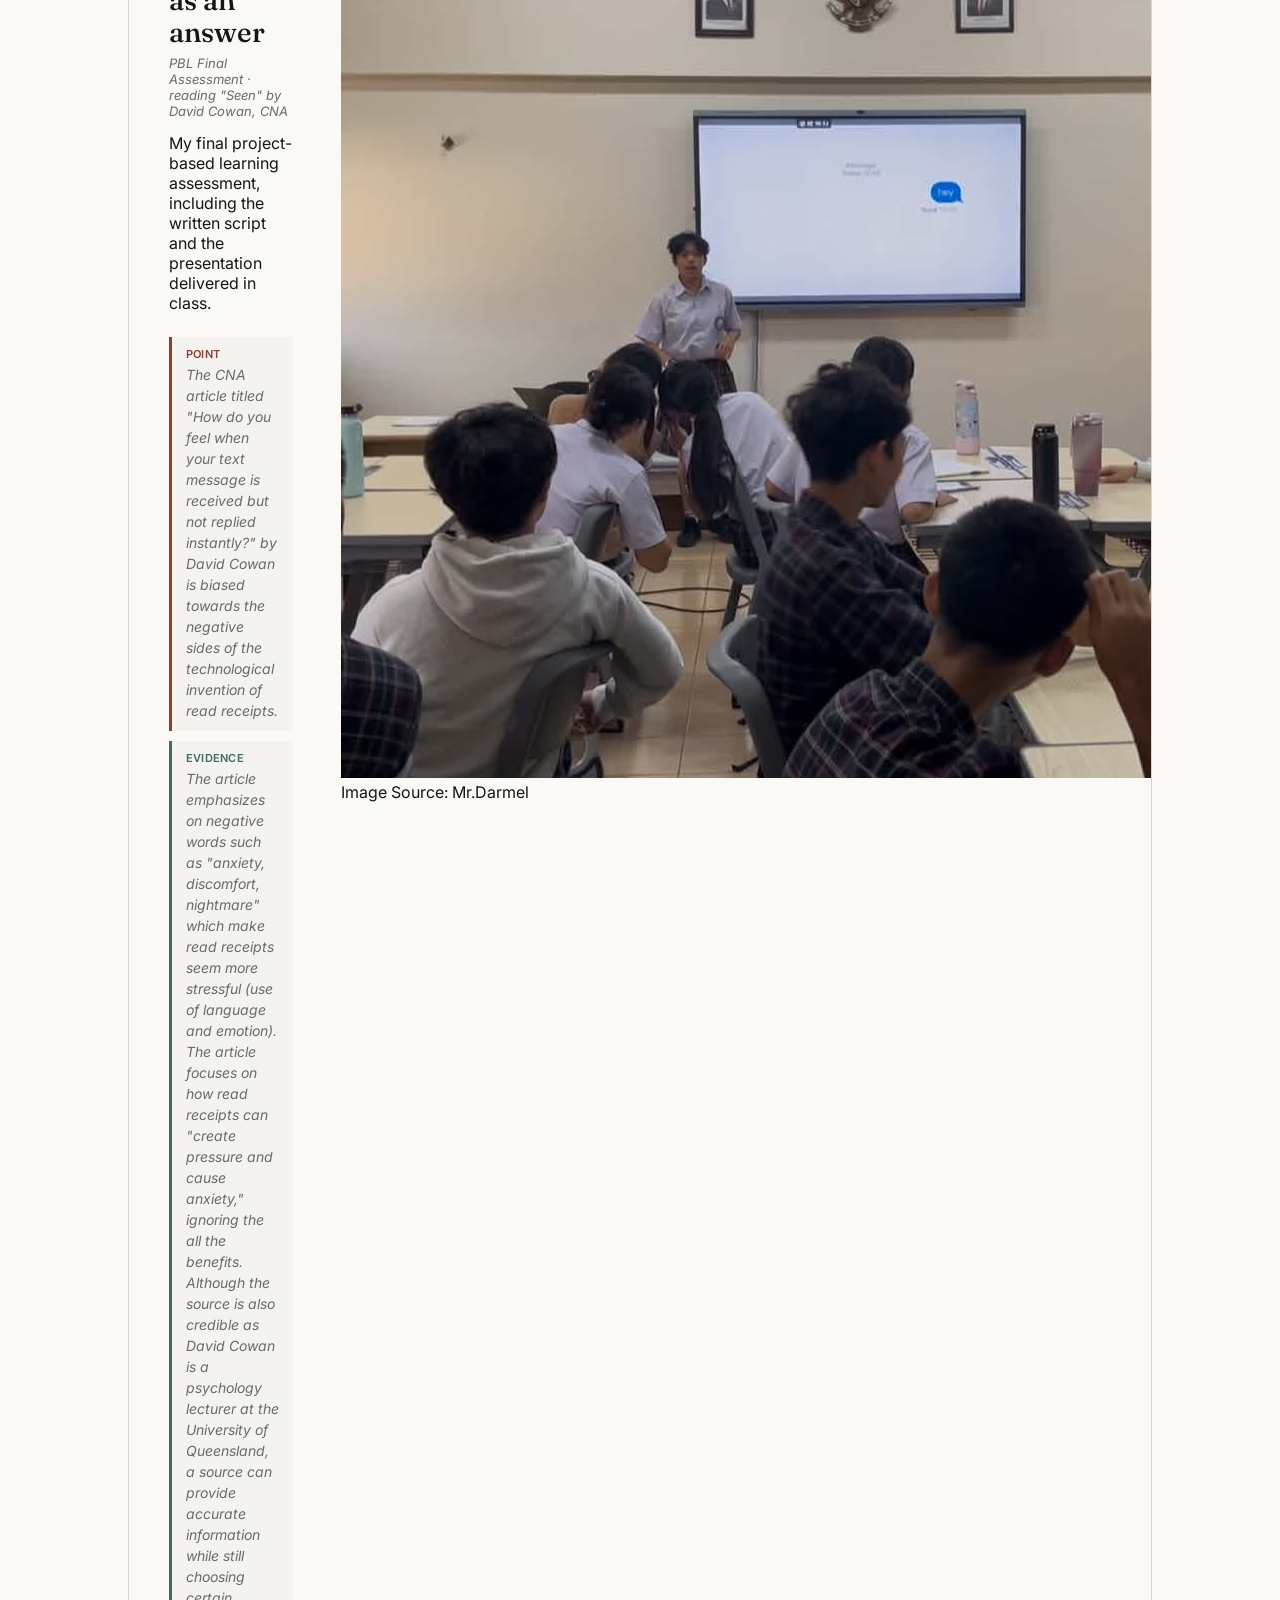
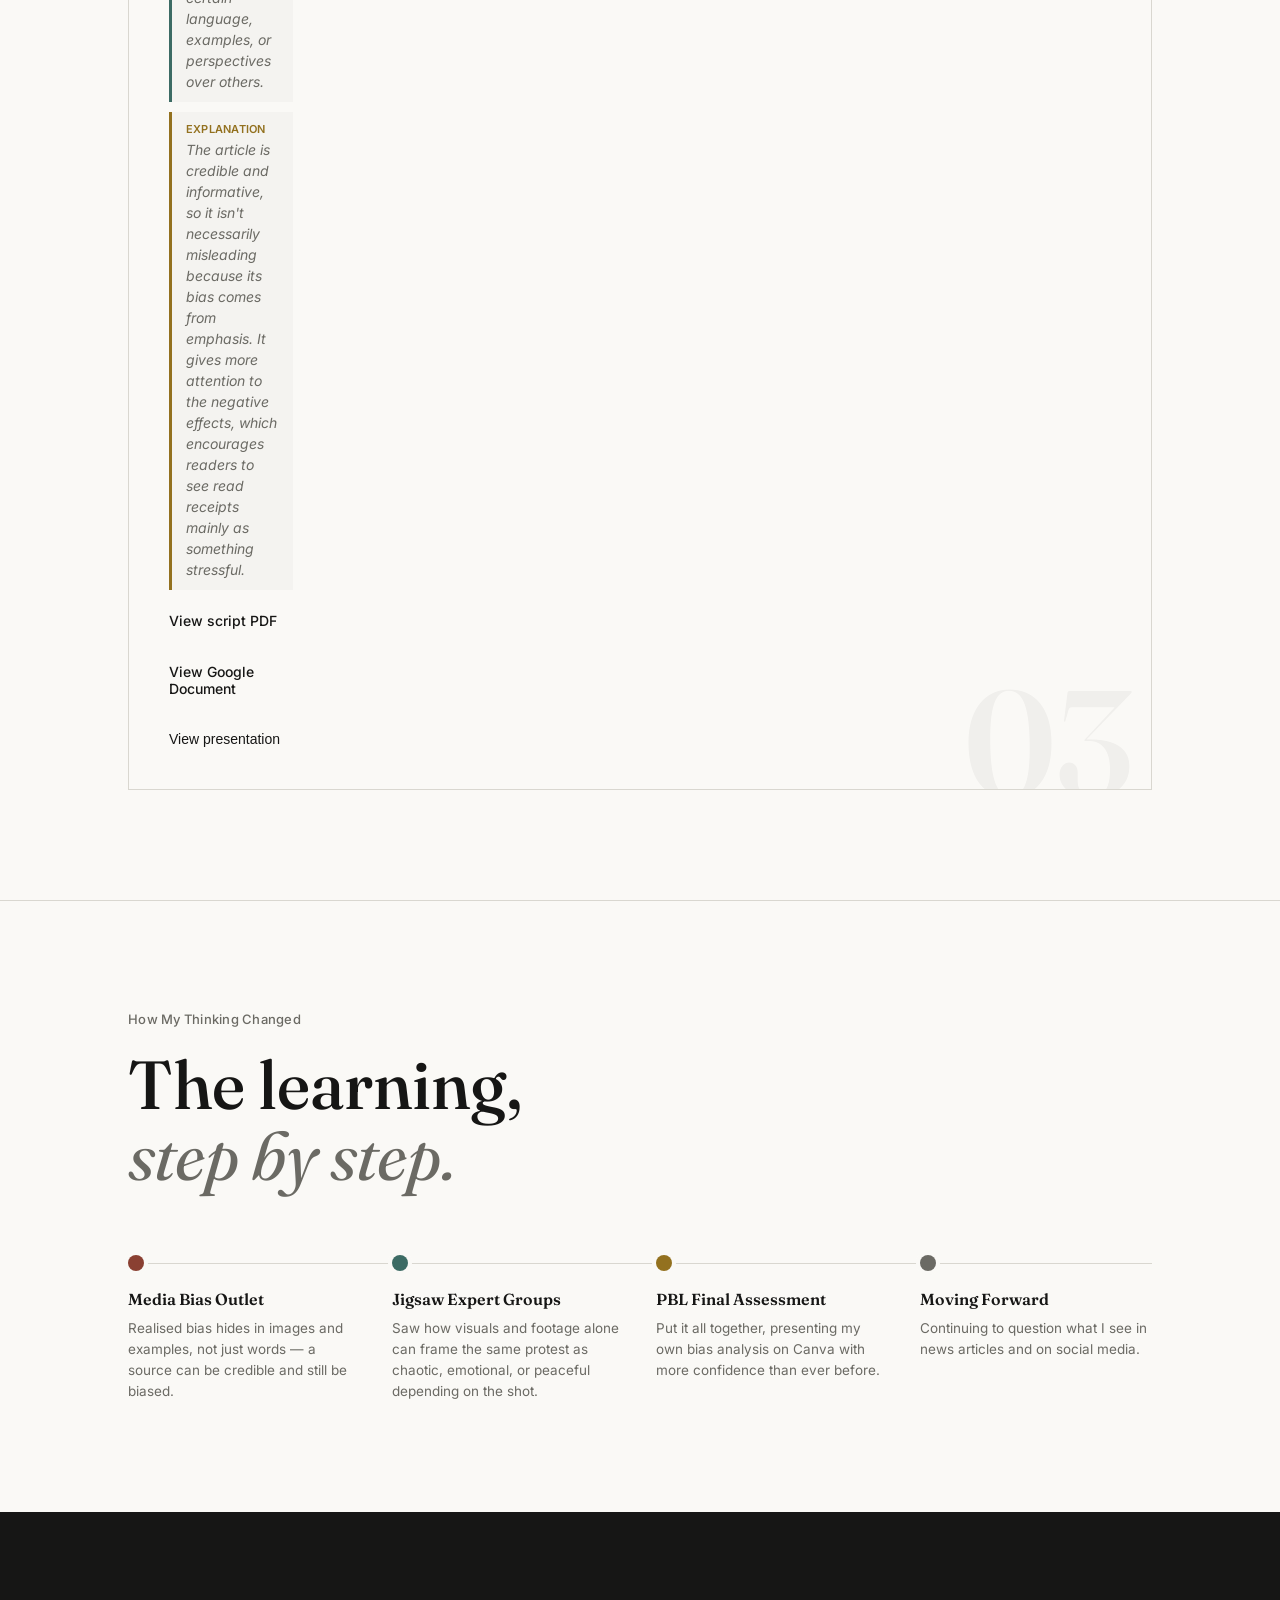
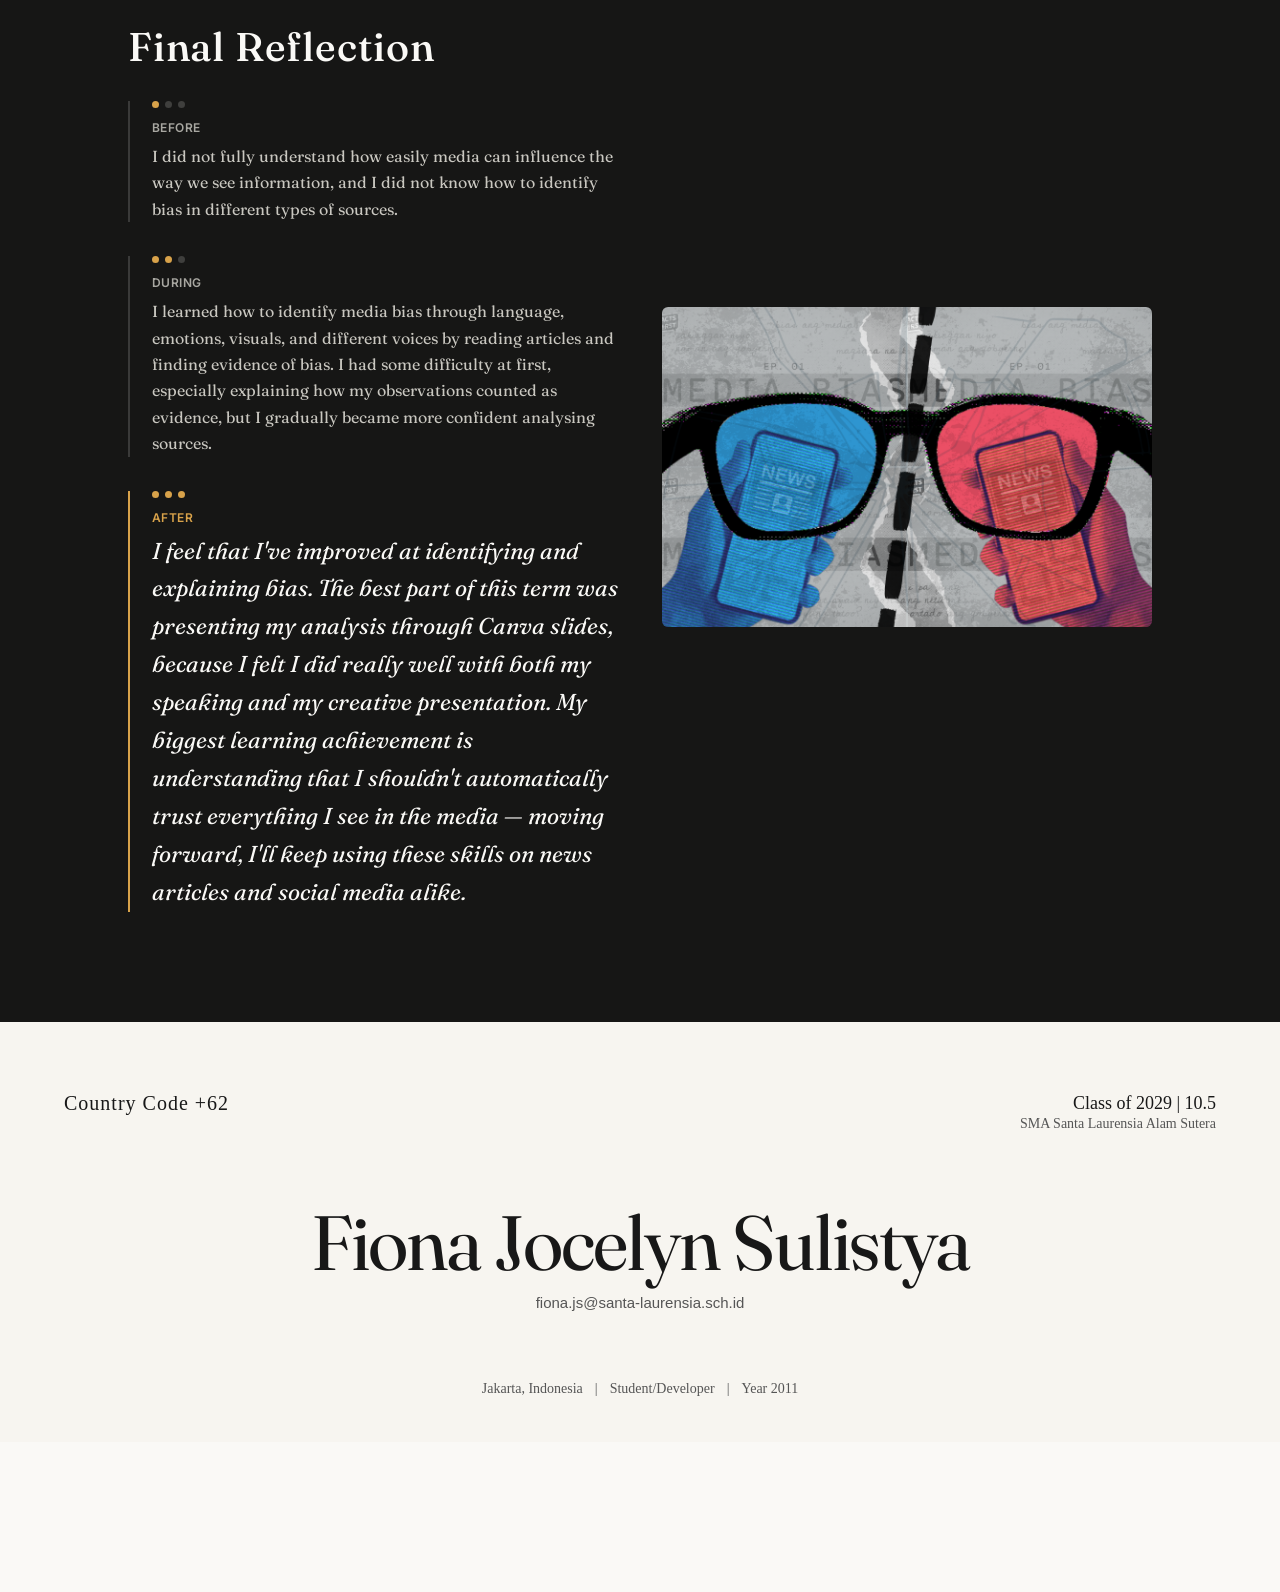
==== commit b1c83ebe: "Update index.html" ====
--- a/index.html
+++ b/index.html
@@ -38,7 +38,7 @@
 
         <div class="hero-text">
 
-            <p class="kicker">Learning Portfolio - Media Bias Unit</p>
+            <p class="kicker">Learning Portfolio — Media Bias Unit</p>
 
             <h1>
                 Between seeing<br><span>and believing</span>
@@ -59,7 +59,8 @@
     <div class="sticky-note-wrap">
         <p class="sticky-note">
             I've been applying my knowledge about media bias to my daily life, especially when I read news articles and watch videos on social media!
-            -Fiona, Student of Sir Darmel</p>
+            -Fiona, Student of Sir Darmel
+        </p>
     </div>
 
 
@@ -76,8 +77,8 @@
             <div class="about-body">
                 <p>
                     This portfolio brings together three assessments from English class this
-                    unit - a Media Bias Outlet, a Collaborative Jigsaw Activity, and a Final
-                    Project-Based Learning (PBL) Assessment - each one asking the same thing
+                    unit — a Media Bias Outlet, a Collaborative Jigsaw Activity, and a Final
+                    Project-Based Learning (PBL) Assessment — each one asking the same thing
                     in a different way: what's shaping what I'm seeing?
                 </p>
 
@@ -315,16 +316,6 @@
                             script and the presentation delivered in class.
                         </p>
 
-                        <!-- Swap this whole block for a real <video> or embed once your teacher sends the recording -->
-                        <div class="video-placeholder">
-                            <span class="video-play-icon" aria-hidden="true">
-                                <svg viewBox="0 0 24 24" fill="none" xmlns="http://www.w3.org/2000/svg">
-                                    <polygon points="9,6 19,12 9,18" fill="currentColor"/>
-                                </svg>
-                            </span>
-                            <span class="video-caption">Teacher feedback &mdash; video coming soon</span>
-                        </div>
-
                         <div class="pee-strip">
 
                             <div class="pee pee--point">
@@ -376,11 +367,20 @@
 
                     </div>
 
-                    <blockquote class="project-quote">
-                        &ldquo;Seen&rdquo; tells us someone opened the message.
-                        It doesn't tell us why they haven't replied.
-                        The rest is something we interpret ourselves.
-                    </blockquote>
+                    <div class="project-side">
+
+                        <blockquote class="project-quote">
+                            &ldquo;Seen&rdquo; tells us someone opened the message.
+                            It doesn't tell us why they haven't replied.
+                            The rest is something we interpret ourselves.
+                        </blockquote>
+
+                        <figure class="feedback-image">
+                            <img src="teacher-feedback.jpg" alt="Teacher feedback on the PBL Final Assessment">
+                            <figcaption>Image Source: Mr.Darmel</figcaption>
+                        </figure>
+
+                    </div>
 
                 </div>
 
@@ -411,7 +411,7 @@
                 <span class="timeline-dot"></span>
                 <div class="timeline-content">
                     <a class="timeline-label" href="#media-bias">Media Bias Outlet</a>
-                    <p class="timeline-note">Realised bias hides in images and examples, not just words. A source can be credible and still be biased.</p>
+                    <p class="timeline-note">Realised bias hides in images and examples, not just words — a source can be credible and still be biased.</p>
                 </div>
             </div>
 
--- a/style.css
+++ b/style.css
@@ -144,7 +144,7 @@
 }
 
 .hero-img {
-    width: 490px;        
+    width: 490px;
     height: 320px;
     object-fit: cover;
     border-radius: 6px;
@@ -152,13 +152,13 @@
 }
 
 .hero-text {
-    max-width: 760px;
+    max-width: 620px;
 }
 
 .hero h1 {
     font-family: var(--font-display);
     font-weight: 500;
-    font-size: clamp(48px, 8vw, 96px);
+    font-size: clamp(48px, 7vw, 88px);
     line-height: 1.02;
 
     margin: 22px 0 28px;
@@ -199,6 +199,33 @@
 
 .button:hover {
     opacity: 0.8;
+}
+
+
+/* PERSONAL STICKY NOTE */
+
+.sticky-note-wrap {
+    display: flex;
+    justify-content: center;
+
+    padding: 0 10% 70px;
+}
+
+.sticky-note {
+    max-width: 420px;
+
+    padding: 22px 26px;
+
+    background: #f3ead0;
+    color: #4a4128;
+
+    font-family: var(--font-display);
+    font-style: italic;
+    font-size: 16px;
+    line-height: 1.5;
+
+    box-shadow: 3px 4px 10px rgba(0, 0, 0, 0.08);
+    transform: rotate(-1.5deg);
 }
 
 
@@ -282,6 +309,9 @@
 }
 
 .project-card {
+    position: relative;
+    overflow: hidden;
+
     padding: 40px;
 
     background: var(--bg);
@@ -294,6 +324,25 @@
 
 .project-card:hover {
     background: var(--bg-alt);
+}
+
+/* Large faint watermark numeral — a light structural cue, not decoration for its own sake */
+
+.project-card::after {
+    content: attr(data-num);
+
+    position: absolute;
+    right: 18px;
+    bottom: -28px;
+
+    font-family: var(--font-display);
+    font-size: 150px;
+    font-weight: 600;
+    line-height: 1;
+
+    color: rgba(22, 22, 21, 0.045);
+
+    pointer-events: none;
 }
 
 .project-meta {
@@ -319,6 +368,8 @@
 
 .project-info {
     max-width: 460px;
+    position: relative;
+    z-index: 1;
 }
 
 .project-type {
@@ -330,16 +381,101 @@
 .project-info h3 {
     font-family: var(--font-display);
     font-weight: 500;
-    font-size: 30px;
-    line-height: 1.1;
+    font-size: 28px;
+    line-height: 1.15;
+
+    margin-bottom: 6px;
+}
+
+.project-subtitle {
+    font-size: 13px;
+    color: var(--ink-soft);
+    font-style: italic;
 
     margin-bottom: 14px;
 }
 
-.project-info p {
+.project-info > p {
     line-height: 1.65;
     color: var(--ink-soft);
     font-size: 15px;
+}
+
+
+/* JIGSAW FRAMING CHIPS — original icons standing in for the three photos, */
+/* which live in the Canva embed itself rather than as copied stock images */
+
+.framing-chips {
+    display: flex;
+    gap: 22px;
+
+    margin: 18px 0 6px;
+}
+
+.framing-chip {
+    display: flex;
+    flex-direction: column;
+    align-items: center;
+    gap: 6px;
+
+    color: var(--ink-soft);
+}
+
+.framing-chip svg {
+    width: 28px;
+    height: 28px;
+}
+
+.framing-chip span {
+    font-size: 11.5px;
+    font-weight: 500;
+}
+
+.framing-note {
+    font-size: 12.5px;
+    color: var(--ink-soft);
+    font-style: italic;
+}
+
+
+/* VIDEO PLACEHOLDER — swap for a real embed once the recording arrives */
+
+.video-placeholder {
+    display: flex;
+    align-items: center;
+    gap: 12px;
+
+    margin-top: 20px;
+    padding: 14px 18px;
+
+    background: var(--bg-alt);
+    border: 1px dashed var(--line);
+    border-radius: 6px;
+}
+
+.video-play-icon {
+    display: flex;
+    align-items: center;
+    justify-content: center;
+
+    width: 30px;
+    height: 30px;
+    flex-shrink: 0;
+
+    border-radius: 50%;
+    border: 1.5px solid var(--ink-soft);
+    color: var(--ink-soft);
+}
+
+.video-play-icon svg {
+    width: 14px;
+    height: 14px;
+}
+
+.video-caption {
+    font-size: 13px;
+    color: var(--ink-soft);
+    font-style: italic;
 }
 
 
@@ -440,6 +576,32 @@
 }
 
 
+/* FEATURED CARD — a distinct two-column layout so it reads as the standout piece,     */
+/* not just a wider version of the same card                                           */
+
+.project-info--split {
+    max-width: none;
+
+    display: grid;
+    grid-template-columns: 1.3fr 1fr;
+    gap: 48px;
+    align-items: start;
+}
+
+.project-quote {
+    font-family: var(--font-display);
+    font-style: italic;
+    font-weight: 500;
+    font-size: clamp(20px, 2vw, 25px);
+    line-height: 1.5;
+
+    padding: 26px 0 26px 26px;
+    border-left: 3px solid var(--point);
+
+    color: var(--ink);
+}
+
+
 /* FOCUS STATES */
 
 a:focus-visible,
@@ -449,6 +611,83 @@
 }
 
 
+/* LEARNING TIMELINE */
+
+.timeline-section {
+    padding: 110px 10%;
+    border-top: 1px solid var(--line);
+}
+
+.timeline {
+    position: relative;
+
+    display: grid;
+    grid-template-columns: repeat(4, 1fr);
+    gap: 32px;
+
+    margin-top: 20px;
+}
+
+.timeline::before {
+    content: "";
+
+    position: absolute;
+    top: 8px;
+    left: 0;
+    right: 0;
+
+    height: 1px;
+    background: var(--line);
+
+    z-index: 0;
+}
+
+.timeline-node {
+    position: relative;
+    z-index: 1;
+
+    display: flex;
+    flex-direction: column;
+}
+
+.timeline-dot {
+    width: 16px;
+    height: 16px;
+    border-radius: 50%;
+
+    background: var(--node-color);
+    box-shadow: 0 0 0 4px var(--bg);
+
+    margin-bottom: 18px;
+}
+
+.timeline-label {
+    display: inline-block;
+
+    font-family: var(--font-display);
+    font-weight: 600;
+    font-size: 16px;
+
+    text-decoration: none;
+    color: var(--ink);
+
+    margin-bottom: 8px;
+
+    border-bottom: 1px solid transparent;
+}
+
+.timeline-label:hover,
+.timeline-label:focus-visible {
+    border-bottom-color: var(--ink);
+}
+
+.timeline-note {
+    font-size: 13.5px;
+    line-height: 1.55;
+    color: var(--ink-soft);
+}
+
+
 /* REFLECTION */
 
 .reflection {
@@ -467,7 +706,7 @@
 }
 
 .reflection-img {
-    width: 490px;        
+    width: 490px;
     height: 320px;
     object-fit: cover;
     border-radius: 6px;
@@ -483,10 +722,80 @@
     font-family: var(--font-display);
     font-style: italic;
     font-weight: 400;
-    font-size: clamp(19px, 2.4vw, 14px);
+    font-size: clamp(19px, 2.4vw, 25px);
     line-height: 1.55;
     color: #a8a7a1;
     text-align: justify;
+}
+
+
+/* BEFORE / DURING / AFTER PROGRESSION */
+
+.reflection-stages {
+    display: flex;
+    flex-direction: column;
+    gap: 34px;
+
+    max-width: 620px;
+    margin-top: 30px;
+}
+
+.reflection-stage {
+    padding-left: 22px;
+    border-left: 2px solid rgba(250, 249, 246, 0.16);
+}
+
+.stage-progress {
+    display: flex;
+    gap: 6px;
+
+    margin-bottom: 12px;
+}
+
+.stage-dot {
+    width: 7px;
+    height: 7px;
+    border-radius: 50%;
+
+    background: rgba(250, 249, 246, 0.18);
+}
+
+.stage-dot.is-filled {
+    background: #d8a24a;
+}
+
+.stage-label {
+    font-family: var(--font-body);
+    font-weight: 600;
+    font-size: 12px;
+    letter-spacing: 0.04em;
+    text-transform: uppercase;
+    color: #a8a7a1;
+
+    margin-bottom: 8px;
+}
+
+.stage-text {
+    font-family: var(--font-display);
+    font-size: 16px;
+    line-height: 1.65;
+    color: #c9c7c0;
+}
+
+/* The "after" stage carries the most weight — it's the payoff of the arc */
+
+.reflection-stage--after {
+    border-left-color: #d8a24a;
+}
+
+.reflection-stage--after .stage-label {
+    color: #d8a24a;
+}
+
+.stage-text--after {
+    font-size: clamp(19px, 2vw, 23px);
+    font-style: italic;
+    color: var(--invert-ink);
 }
 
 
@@ -735,6 +1044,16 @@
         grid-template-columns: 1fr;
         gap: 24px;
     }
+
+    .project-info--split {
+        grid-template-columns: 1fr;
+    }
+
+    .project-quote {
+        border-left: none;
+        border-top: 3px solid var(--point);
+        padding: 20px 0 0;
+    }
 }
 
 @media (max-width: 700px) {
@@ -772,7 +1091,27 @@
     }
 
     .hero {
+        flex-direction: column-reverse;
         padding: 110px 7% 60px;
+    }
+
+    .sticky-note-wrap {
+        padding: 0 7% 50px;
+    }
+
+    .sticky-note {
+        max-width: none;
+        width: 100%;
+        transform: rotate(-1deg);
+    }
+
+    .hero-img {
+        width: 100%;
+        height: 220px;
+    }
+
+    .hero-text {
+        max-width: none;
     }
 
     .about-section,
@@ -781,6 +1120,16 @@
         padding: 80px 7%;
     }
 
+    .reflection {
+        flex-direction: column;
+        align-items: flex-start;
+    }
+
+    .reflection-img {
+        width: 100%;
+        height: 200px;
+    }
+
     .projects {
         grid-template-columns: 1fr;
     }
@@ -790,7 +1139,41 @@
     }
 
     .project-info h3 {
-        font-size: 26px;
+        font-size: 24px;
+    }
+
+    .timeline-section {
+        padding: 80px 7%;
+    }
+
+    .timeline {
+        grid-template-columns: 1fr;
+        gap: 30px;
+    }
+
+    .timeline::before {
+        top: 0;
+        bottom: 0;
+        left: 8px;
+        right: auto;
+
+        width: 1px;
+        height: auto;
+    }
+
+    .timeline-node {
+        flex-direction: row;
+        gap: 16px;
+    }
+
+    .timeline-dot {
+        flex-shrink: 0;
+        margin-bottom: 0;
+        margin-top: 4px;
+    }
+
+    .project-card::after {
+        font-size: 100px;
     }
 
     footer {
